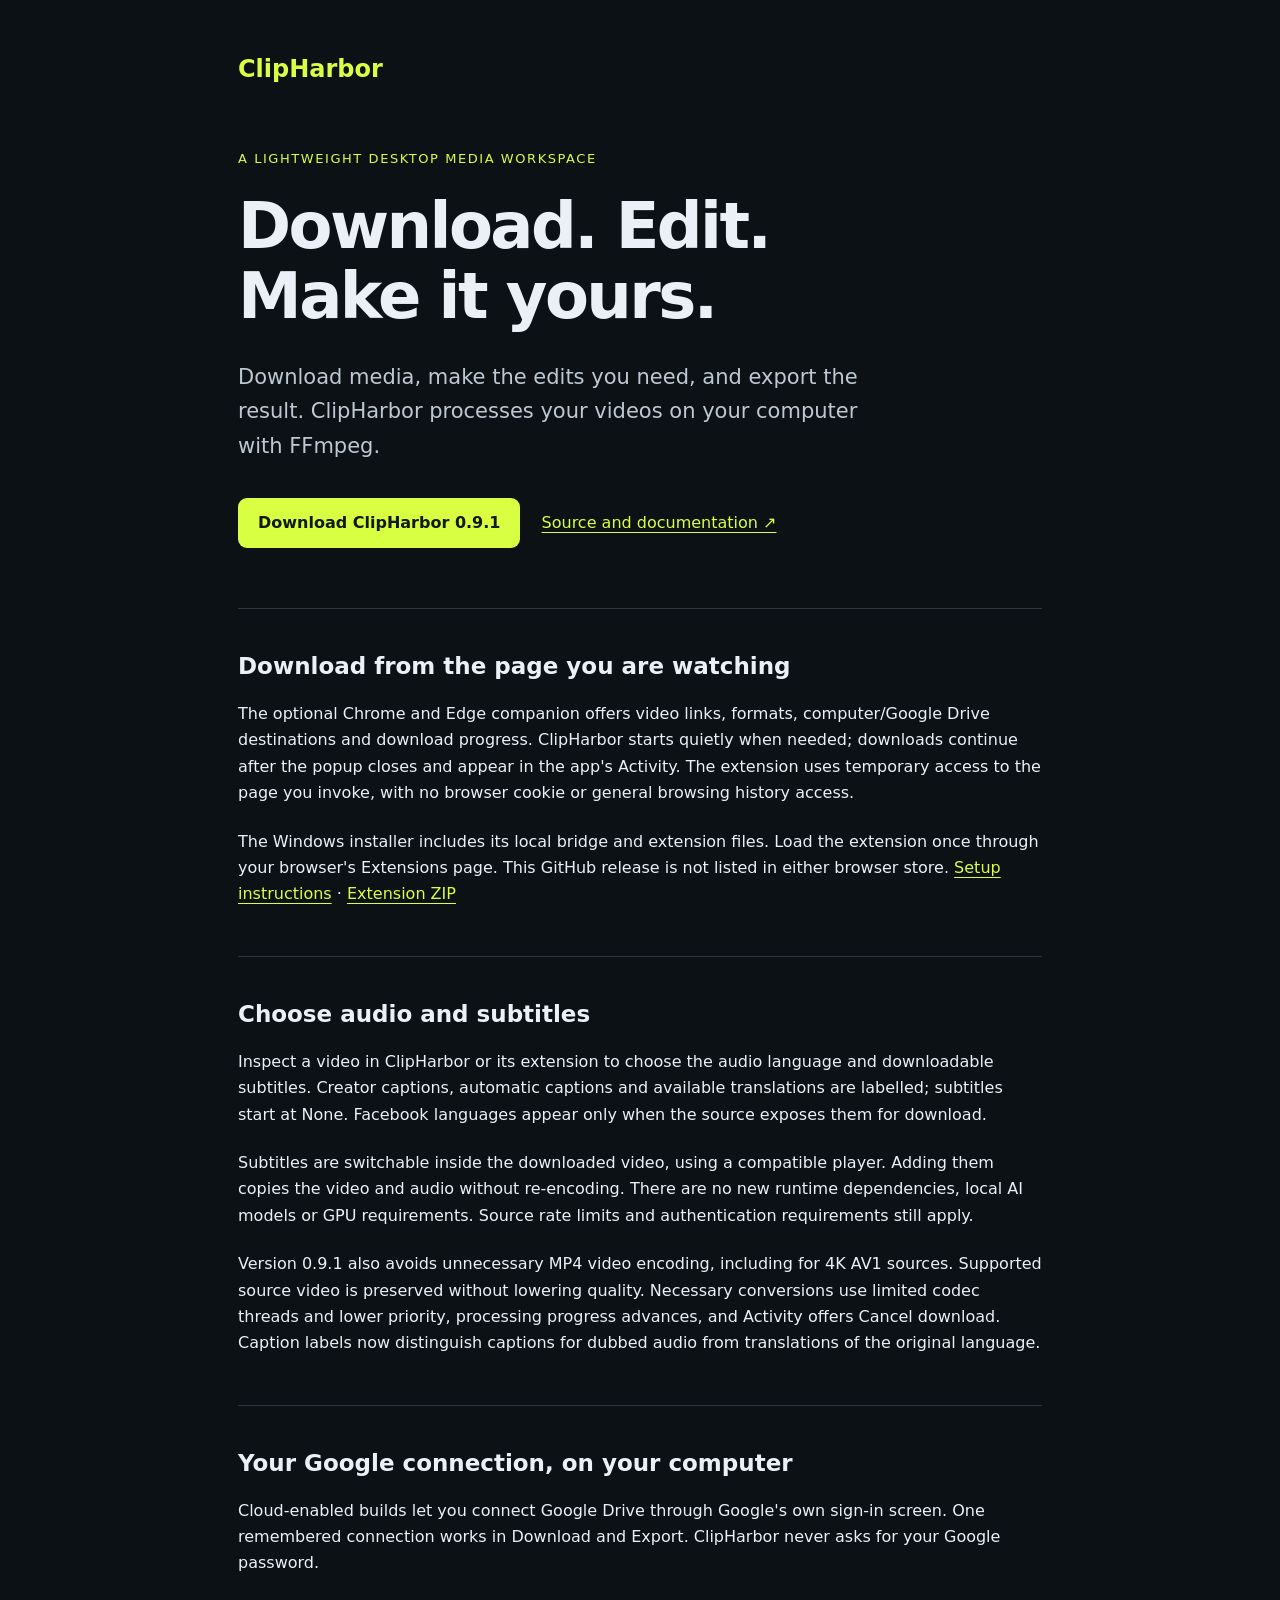
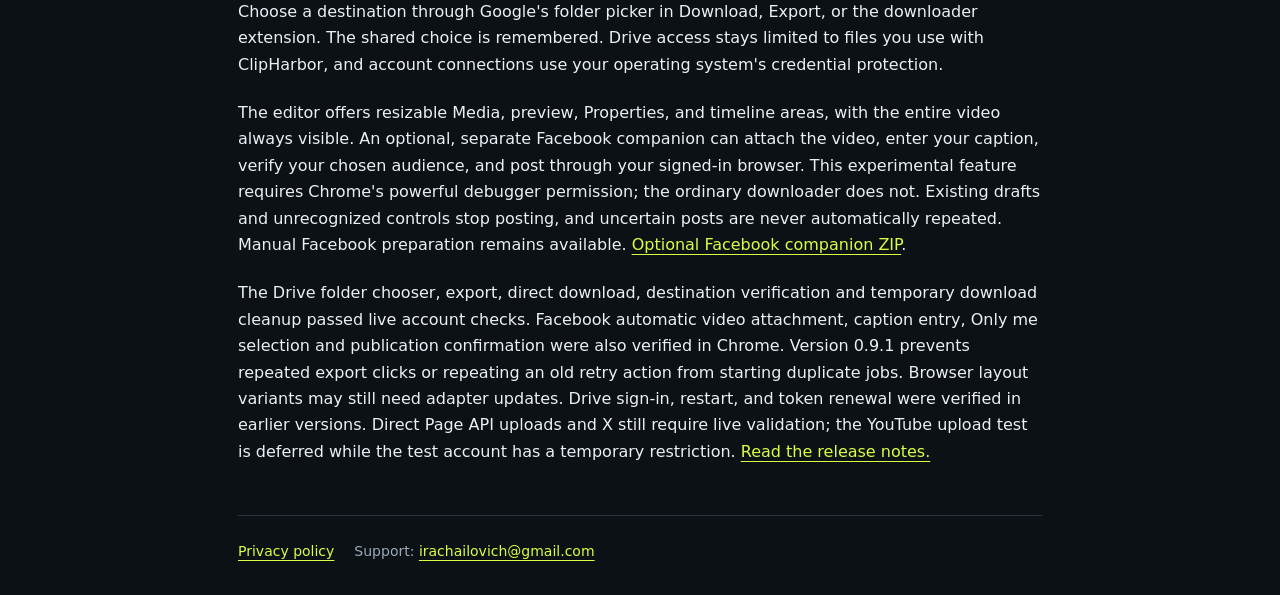
==== index.html @ 5debcb7b "Publish ClipHarbor 0.9.1 audio and subtitle downloads" ====
<!doctype html>
<html lang="en">
<meta charset="utf-8">
<meta name="viewport" content="width=device-width,initial-scale=1">
<meta name="description" content="ClipHarbor is a lightweight desktop media downloader and video editor.">
<title>ClipHarbor · Download, edit, export</title>
<link rel="stylesheet" href="site.css">
<main>
  <a class="brand" href="./">ClipHarbor</a>
  <p class="eyebrow">A lightweight desktop media workspace</p>
  <h1>Download. Edit.<br>Make it yours.</h1>
  <p class="lead">Download media, make the edits you need, and export the result. ClipHarbor processes your videos on your computer with FFmpeg.</p>
  <p><a class="button" href="https://github.com/CarlFriGauss/clipharbor/releases/download/v0.9.1/ClipHarbor-Setup-0.9.1-win-x64.exe">Download ClipHarbor 0.9.1</a> <a class="secondary" href="https://github.com/CarlFriGauss/clipharbor">Source and documentation ↗</a></p>
  <section><h2>Download from the page you are watching</h2><p>The optional Chrome and Edge companion offers video links, formats, computer/Google Drive destinations and download progress. ClipHarbor starts quietly when needed; downloads continue after the popup closes and appear in the app's Activity. The extension uses temporary access to the page you invoke, with no browser cookie or general browsing history access.</p><p>The Windows installer includes its local bridge and extension files. Load the extension once through your browser's Extensions page. This GitHub release is not listed in either browser store. <a href="https://github.com/CarlFriGauss/clipharbor#browser-extension">Setup instructions</a> · <a href="https://github.com/CarlFriGauss/clipharbor/releases/download/v0.9.1/ClipHarbor-Extension-0.9.1.zip">Extension ZIP</a></p></section>
  <section>
    <h2>Choose audio and subtitles</h2>
    <p>Inspect a video in ClipHarbor or its extension to choose the audio language and downloadable subtitles. Creator captions, automatic captions and available translations are labelled; subtitles start at None. Facebook languages appear only when the source exposes them for download.</p>
    <p>Subtitles are switchable inside the downloaded video, using a compatible player. Adding them copies the video and audio without re-encoding. There are no new runtime dependencies, local AI models or GPU requirements. Source rate limits and authentication requirements still apply.</p>
    <p>Version 0.9.1 also avoids unnecessary MP4 video encoding, including for 4K AV1 sources. Supported source video is preserved without lowering quality. Necessary conversions use limited codec threads and lower priority, processing progress advances, and Activity offers Cancel download. Caption labels now distinguish captions for dubbed audio from translations of the original language.</p>
  </section>
  <section>
    <h2>Your Google connection, on your computer</h2>
    <p>Cloud-enabled builds let you connect Google Drive through Google's own sign-in screen. One remembered connection works in Download and Export. ClipHarbor never asks for your Google password.</p>
    <p>Choose a destination through Google's folder picker in Download, Export, or the downloader extension. The shared choice is remembered. Drive access stays limited to files you use with ClipHarbor, and account connections use your operating system's credential protection.</p>
    <p>The editor offers resizable Media, preview, Properties, and timeline areas, with the entire video always visible. An optional, separate Facebook companion can attach the video, enter your caption, verify your chosen audience, and post through your signed-in browser. This experimental feature requires Chrome's powerful debugger permission; the ordinary downloader does not. Existing drafts and unrecognized controls stop posting, and uncertain posts are never automatically repeated. Manual Facebook preparation remains available. <a href="https://github.com/CarlFriGauss/clipharbor/releases/download/v0.9.1/ClipHarbor-Facebook-Companion-0.9.1.zip">Optional Facebook companion ZIP</a>.</p>
    <p>The Drive folder chooser, export, direct download, destination verification and temporary download cleanup passed live account checks. Facebook automatic video attachment, caption entry, Only me selection and publication confirmation were also verified in Chrome. Version 0.9.1 prevents repeated export clicks or repeating an old retry action from starting duplicate jobs. Browser layout variants may still need adapter updates. Drive sign-in, restart, and token renewal were verified in earlier versions. Direct Page API uploads and X still require live validation; the YouTube upload test is deferred while the test account has a temporary restriction. <a href="https://github.com/CarlFriGauss/clipharbor/releases/tag/v0.9.1">Read the release notes.</a></p>
  </section>
  <footer><a href="privacy.html">Privacy policy</a><span>Support: <a href="mailto:irachailovich@gmail.com">irachailovich@gmail.com</a></span></footer>
</main>
</html>
---- site.css ----
:root{color-scheme:dark;font-family:system-ui,-apple-system,BlinkMacSystemFont,"Segoe UI",sans-serif;background:#0c1116;color:#eaf0f5;line-height:1.65}*{box-sizing:border-box}body{margin:0}main{max-width:860px;margin:auto;padding:50px 28px 32px}a{color:#d8ff42;text-underline-offset:4px}a:hover{color:#efffac}.brand{display:inline-block;font-size:24px;font-weight:750;text-decoration:none;margin-bottom:42px}.eyebrow{color:#d8ff42;font-size:13px;letter-spacing:.12em;text-transform:uppercase}h1{font-size:clamp(38px,6vw,64px);line-height:1.1;letter-spacing:-.04em;margin:20px 0 28px}h2{font-size:23px;line-height:1.3;margin-top:38px}.lead{font-size:21px;color:#bdc8d2;max-width:670px}.muted{color:#9baab9}p{margin:16px 0 22px}.button{display:inline-block;background:#d8ff42;color:#121906;padding:12px 20px;border-radius:9px;font-weight:700;text-decoration:none;margin:12px 16px 12px 0}.button:hover{color:#121906;background:#eaff94}.secondary{display:inline-block;margin:12px 0}section{border-top:1px solid #2a3540;margin-top:48px;padding-top:5px}footer{border-top:1px solid #2a3540;margin-top:50px;padding-top:24px;display:flex;gap:20px;flex-wrap:wrap;font-size:14px;color:#9baab9}@media(max-width:500px){main{padding:28px 20px}.brand{margin-bottom:24px}.lead{font-size:19px}h2{font-size:21px}}
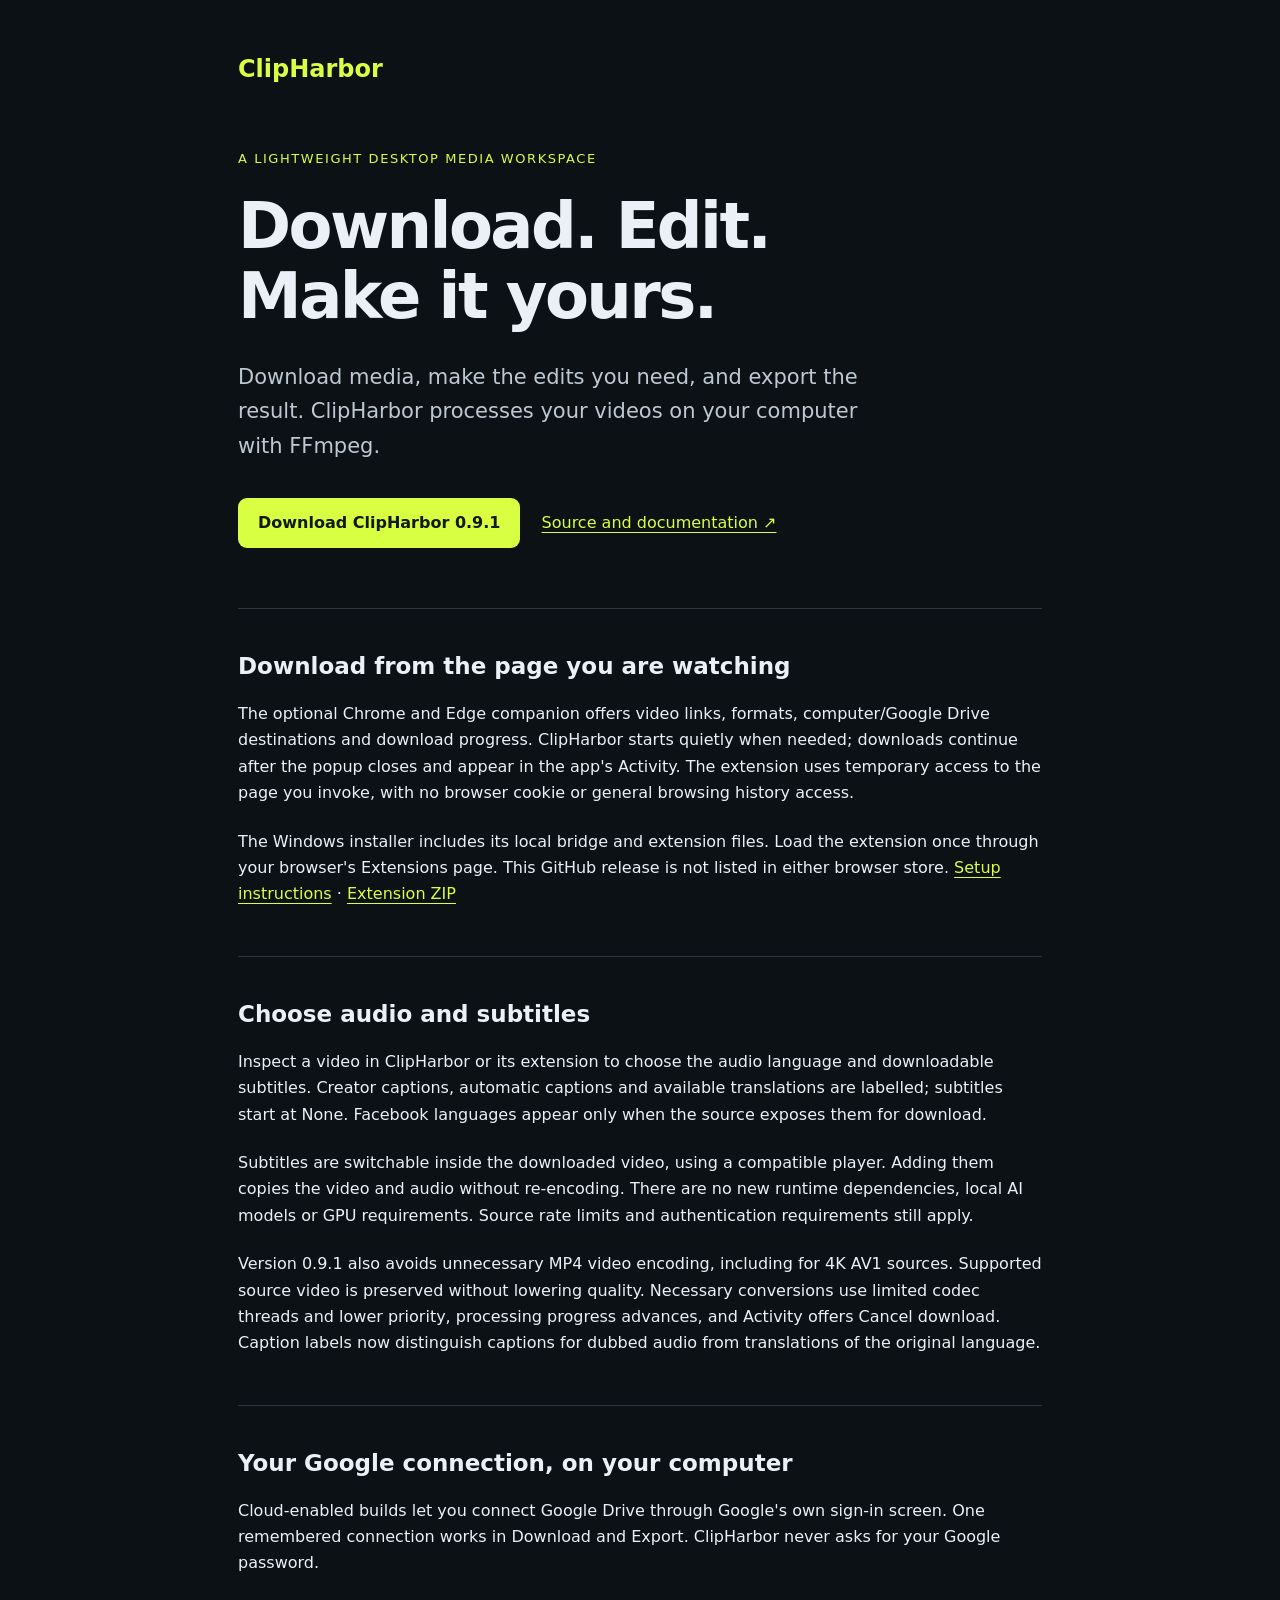
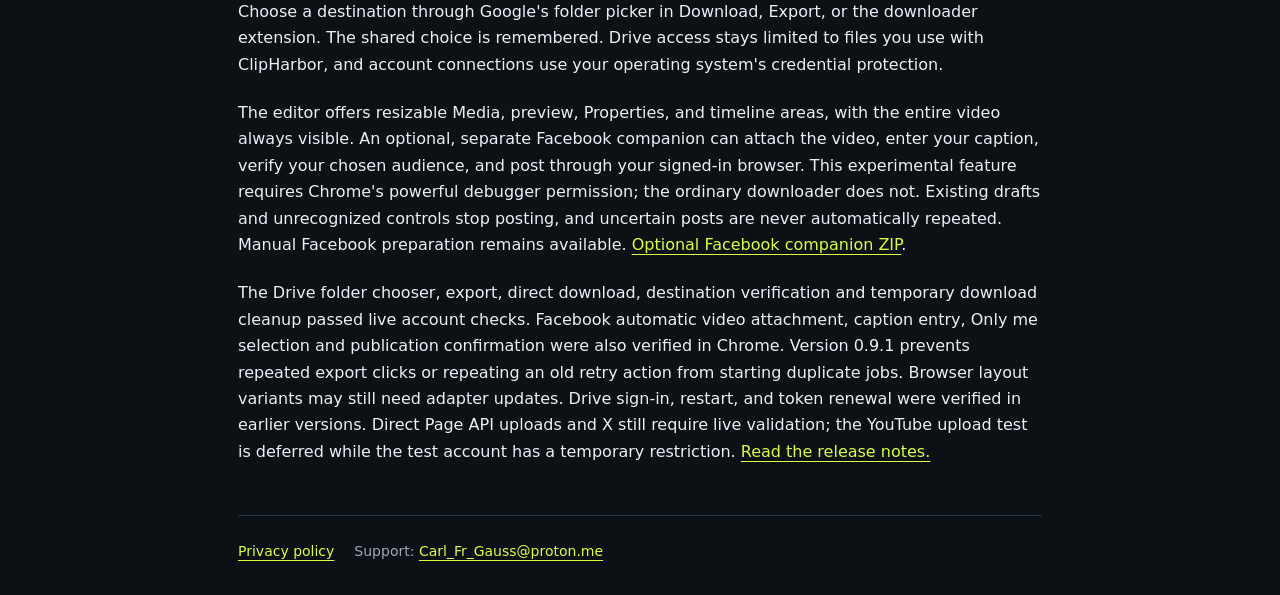
==== commit 6e53041b: "Publish ClipHarbor 0.9.1 audio and subtitle downloads" ====
--- a/index.html
+++ b/index.html
@@ -25,6 +25,6 @@
     <p>The editor offers resizable Media, preview, Properties, and timeline areas, with the entire video always visible. An optional, separate Facebook companion can attach the video, enter your caption, verify your chosen audience, and post through your signed-in browser. This experimental feature requires Chrome's powerful debugger permission; the ordinary downloader does not. Existing drafts and unrecognized controls stop posting, and uncertain posts are never automatically repeated. Manual Facebook preparation remains available. <a href="https://github.com/CarlFriGauss/clipharbor/releases/download/v0.9.1/ClipHarbor-Facebook-Companion-0.9.1.zip">Optional Facebook companion ZIP</a>.</p>
     <p>The Drive folder chooser, export, direct download, destination verification and temporary download cleanup passed live account checks. Facebook automatic video attachment, caption entry, Only me selection and publication confirmation were also verified in Chrome. Version 0.9.1 prevents repeated export clicks or repeating an old retry action from starting duplicate jobs. Browser layout variants may still need adapter updates. Drive sign-in, restart, and token renewal were verified in earlier versions. Direct Page API uploads and X still require live validation; the YouTube upload test is deferred while the test account has a temporary restriction. <a href="https://github.com/CarlFriGauss/clipharbor/releases/tag/v0.9.1">Read the release notes.</a></p>
   </section>
-  <footer><a href="privacy.html">Privacy policy</a><span>Support: <a href="mailto:irachailovich@gmail.com">irachailovich@gmail.com</a></span></footer>
+  <footer><a href="privacy.html">Privacy policy</a><span>Support: <a href="mailto:Carl_Fr_Gauss@proton.me">Carl_Fr_Gauss@proton.me</a></span></footer>
 </main>
 </html>
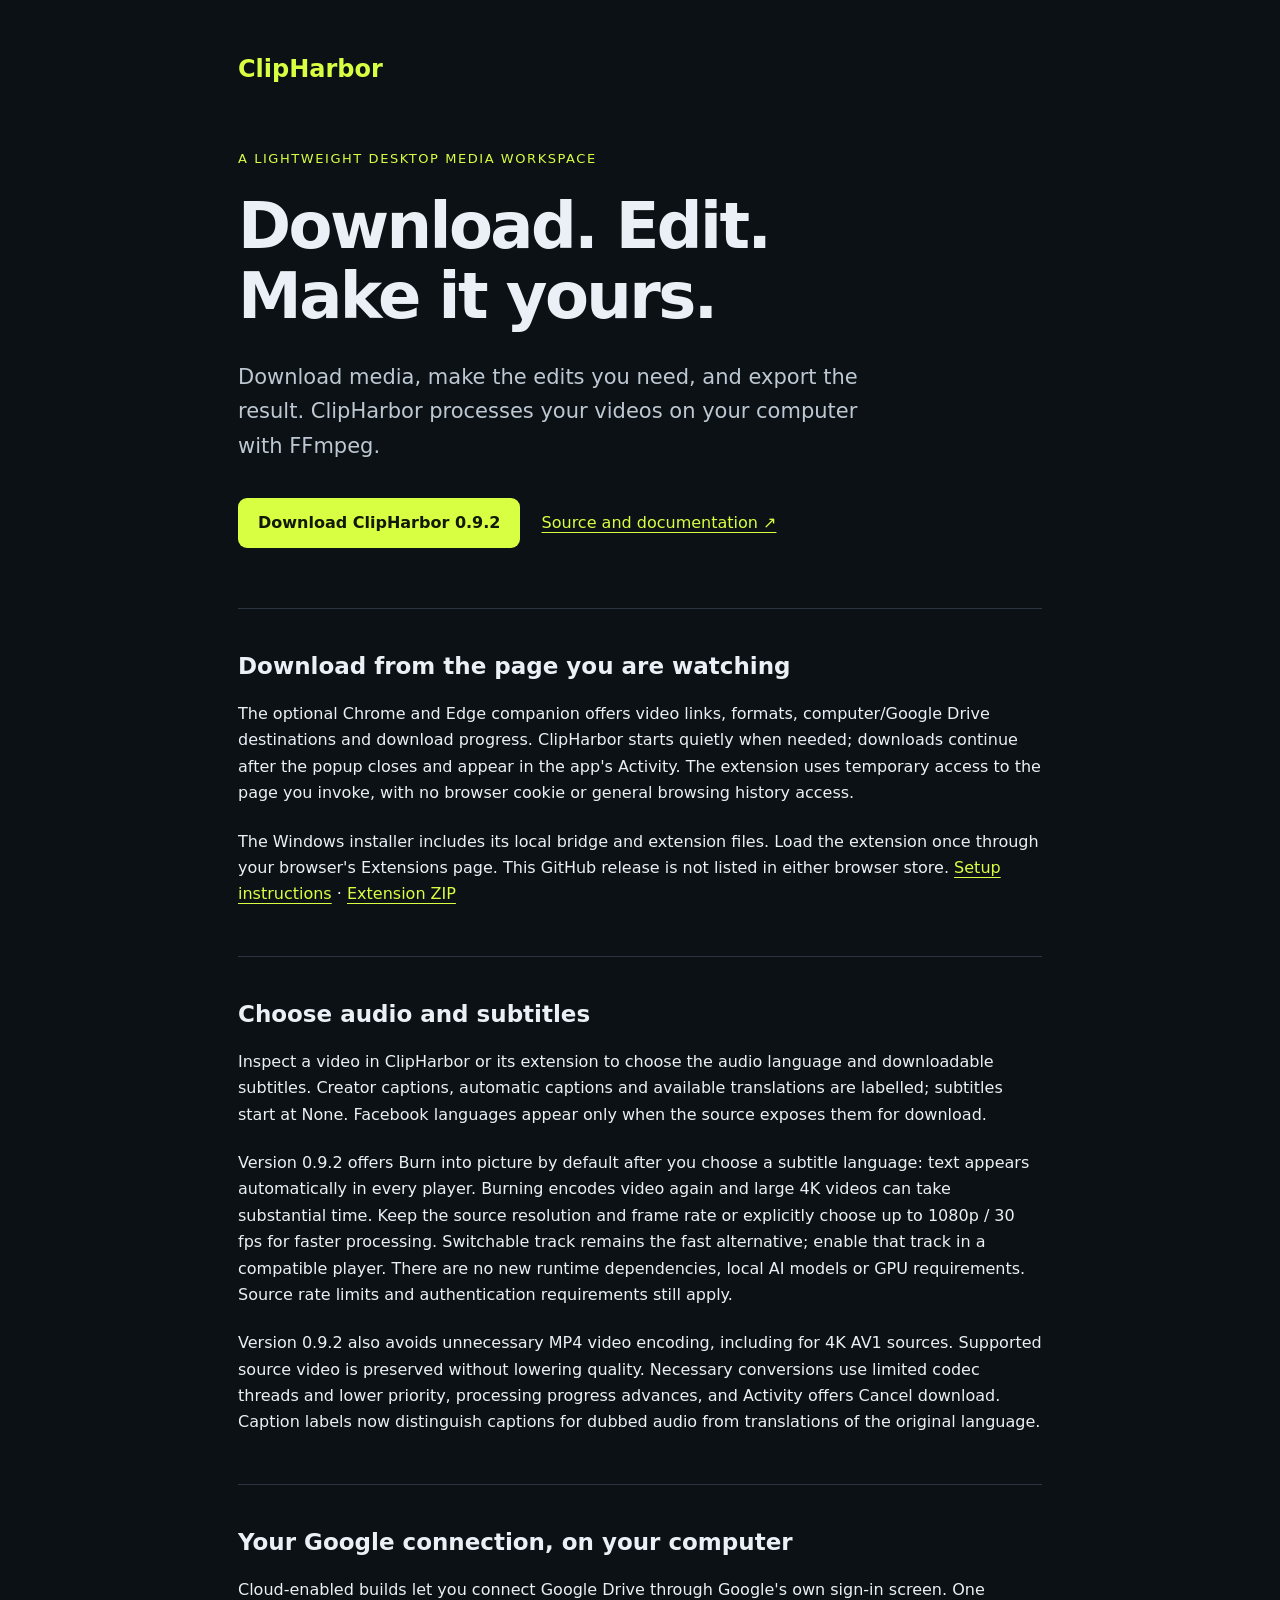
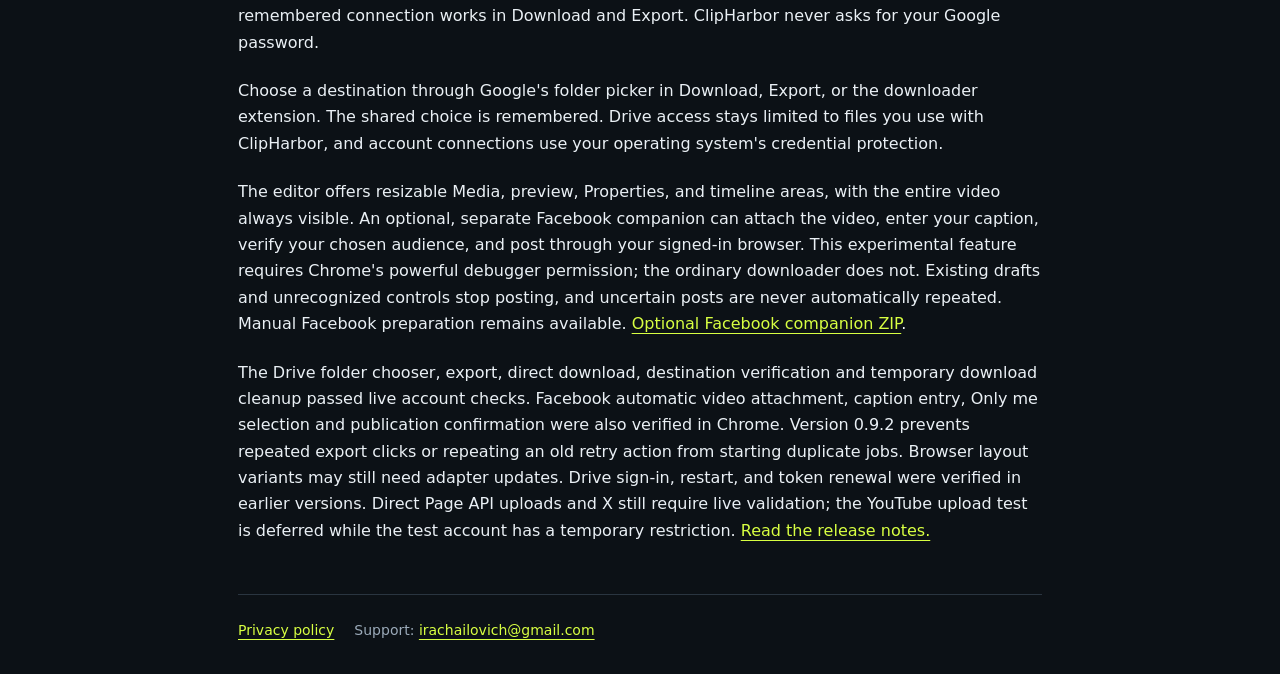
==== commit 06cfccb2: "Publish ClipHarbor 0.9.2 always-visible subtitles" ====
--- a/index.html
+++ b/index.html
@@ -10,21 +10,21 @@
   <p class="eyebrow">A lightweight desktop media workspace</p>
   <h1>Download. Edit.<br>Make it yours.</h1>
   <p class="lead">Download media, make the edits you need, and export the result. ClipHarbor processes your videos on your computer with FFmpeg.</p>
-  <p><a class="button" href="https://github.com/CarlFriGauss/clipharbor/releases/download/v0.9.1/ClipHarbor-Setup-0.9.1-win-x64.exe">Download ClipHarbor 0.9.1</a> <a class="secondary" href="https://github.com/CarlFriGauss/clipharbor">Source and documentation ↗</a></p>
-  <section><h2>Download from the page you are watching</h2><p>The optional Chrome and Edge companion offers video links, formats, computer/Google Drive destinations and download progress. ClipHarbor starts quietly when needed; downloads continue after the popup closes and appear in the app's Activity. The extension uses temporary access to the page you invoke, with no browser cookie or general browsing history access.</p><p>The Windows installer includes its local bridge and extension files. Load the extension once through your browser's Extensions page. This GitHub release is not listed in either browser store. <a href="https://github.com/CarlFriGauss/clipharbor#browser-extension">Setup instructions</a> · <a href="https://github.com/CarlFriGauss/clipharbor/releases/download/v0.9.1/ClipHarbor-Extension-0.9.1.zip">Extension ZIP</a></p></section>
+  <p><a class="button" href="https://github.com/CarlFriGauss/clipharbor/releases/download/v0.9.2/ClipHarbor-Setup-0.9.2-win-x64.exe">Download ClipHarbor 0.9.2</a> <a class="secondary" href="https://github.com/CarlFriGauss/clipharbor">Source and documentation ↗</a></p>
+  <section><h2>Download from the page you are watching</h2><p>The optional Chrome and Edge companion offers video links, formats, computer/Google Drive destinations and download progress. ClipHarbor starts quietly when needed; downloads continue after the popup closes and appear in the app's Activity. The extension uses temporary access to the page you invoke, with no browser cookie or general browsing history access.</p><p>The Windows installer includes its local bridge and extension files. Load the extension once through your browser's Extensions page. This GitHub release is not listed in either browser store. <a href="https://github.com/CarlFriGauss/clipharbor#browser-extension">Setup instructions</a> · <a href="https://github.com/CarlFriGauss/clipharbor/releases/download/v0.9.2/ClipHarbor-Extension-0.9.2.zip">Extension ZIP</a></p></section>
   <section>
     <h2>Choose audio and subtitles</h2>
     <p>Inspect a video in ClipHarbor or its extension to choose the audio language and downloadable subtitles. Creator captions, automatic captions and available translations are labelled; subtitles start at None. Facebook languages appear only when the source exposes them for download.</p>
-    <p>Subtitles are switchable inside the downloaded video, using a compatible player. Adding them copies the video and audio without re-encoding. There are no new runtime dependencies, local AI models or GPU requirements. Source rate limits and authentication requirements still apply.</p>
-    <p>Version 0.9.1 also avoids unnecessary MP4 video encoding, including for 4K AV1 sources. Supported source video is preserved without lowering quality. Necessary conversions use limited codec threads and lower priority, processing progress advances, and Activity offers Cancel download. Caption labels now distinguish captions for dubbed audio from translations of the original language.</p>
+    <p>Version 0.9.2 offers Burn into picture by default after you choose a subtitle language: text appears automatically in every player. Burning encodes video again and large 4K videos can take substantial time. Keep the source resolution and frame rate or explicitly choose up to 1080p / 30 fps for faster processing. Switchable track remains the fast alternative; enable that track in a compatible player. There are no new runtime dependencies, local AI models or GPU requirements. Source rate limits and authentication requirements still apply.</p>
+    <p>Version 0.9.2 also avoids unnecessary MP4 video encoding, including for 4K AV1 sources. Supported source video is preserved without lowering quality. Necessary conversions use limited codec threads and lower priority, processing progress advances, and Activity offers Cancel download. Caption labels now distinguish captions for dubbed audio from translations of the original language.</p>
   </section>
   <section>
     <h2>Your Google connection, on your computer</h2>
     <p>Cloud-enabled builds let you connect Google Drive through Google's own sign-in screen. One remembered connection works in Download and Export. ClipHarbor never asks for your Google password.</p>
     <p>Choose a destination through Google's folder picker in Download, Export, or the downloader extension. The shared choice is remembered. Drive access stays limited to files you use with ClipHarbor, and account connections use your operating system's credential protection.</p>
-    <p>The editor offers resizable Media, preview, Properties, and timeline areas, with the entire video always visible. An optional, separate Facebook companion can attach the video, enter your caption, verify your chosen audience, and post through your signed-in browser. This experimental feature requires Chrome's powerful debugger permission; the ordinary downloader does not. Existing drafts and unrecognized controls stop posting, and uncertain posts are never automatically repeated. Manual Facebook preparation remains available. <a href="https://github.com/CarlFriGauss/clipharbor/releases/download/v0.9.1/ClipHarbor-Facebook-Companion-0.9.1.zip">Optional Facebook companion ZIP</a>.</p>
-    <p>The Drive folder chooser, export, direct download, destination verification and temporary download cleanup passed live account checks. Facebook automatic video attachment, caption entry, Only me selection and publication confirmation were also verified in Chrome. Version 0.9.1 prevents repeated export clicks or repeating an old retry action from starting duplicate jobs. Browser layout variants may still need adapter updates. Drive sign-in, restart, and token renewal were verified in earlier versions. Direct Page API uploads and X still require live validation; the YouTube upload test is deferred while the test account has a temporary restriction. <a href="https://github.com/CarlFriGauss/clipharbor/releases/tag/v0.9.1">Read the release notes.</a></p>
+    <p>The editor offers resizable Media, preview, Properties, and timeline areas, with the entire video always visible. An optional, separate Facebook companion can attach the video, enter your caption, verify your chosen audience, and post through your signed-in browser. This experimental feature requires Chrome's powerful debugger permission; the ordinary downloader does not. Existing drafts and unrecognized controls stop posting, and uncertain posts are never automatically repeated. Manual Facebook preparation remains available. <a href="https://github.com/CarlFriGauss/clipharbor/releases/download/v0.9.2/ClipHarbor-Facebook-Companion-0.9.2.zip">Optional Facebook companion ZIP</a>.</p>
+    <p>The Drive folder chooser, export, direct download, destination verification and temporary download cleanup passed live account checks. Facebook automatic video attachment, caption entry, Only me selection and publication confirmation were also verified in Chrome. Version 0.9.2 prevents repeated export clicks or repeating an old retry action from starting duplicate jobs. Browser layout variants may still need adapter updates. Drive sign-in, restart, and token renewal were verified in earlier versions. Direct Page API uploads and X still require live validation; the YouTube upload test is deferred while the test account has a temporary restriction. <a href="https://github.com/CarlFriGauss/clipharbor/releases/tag/v0.9.2">Read the release notes.</a></p>
   </section>
-  <footer><a href="privacy.html">Privacy policy</a><span>Support: <a href="mailto:Carl_Fr_Gauss@proton.me">Carl_Fr_Gauss@proton.me</a></span></footer>
+  <footer><a href="privacy.html">Privacy policy</a><span>Support: <a href="mailto:irachailovich@gmail.com">irachailovich@gmail.com</a></span></footer>
 </main>
 </html>
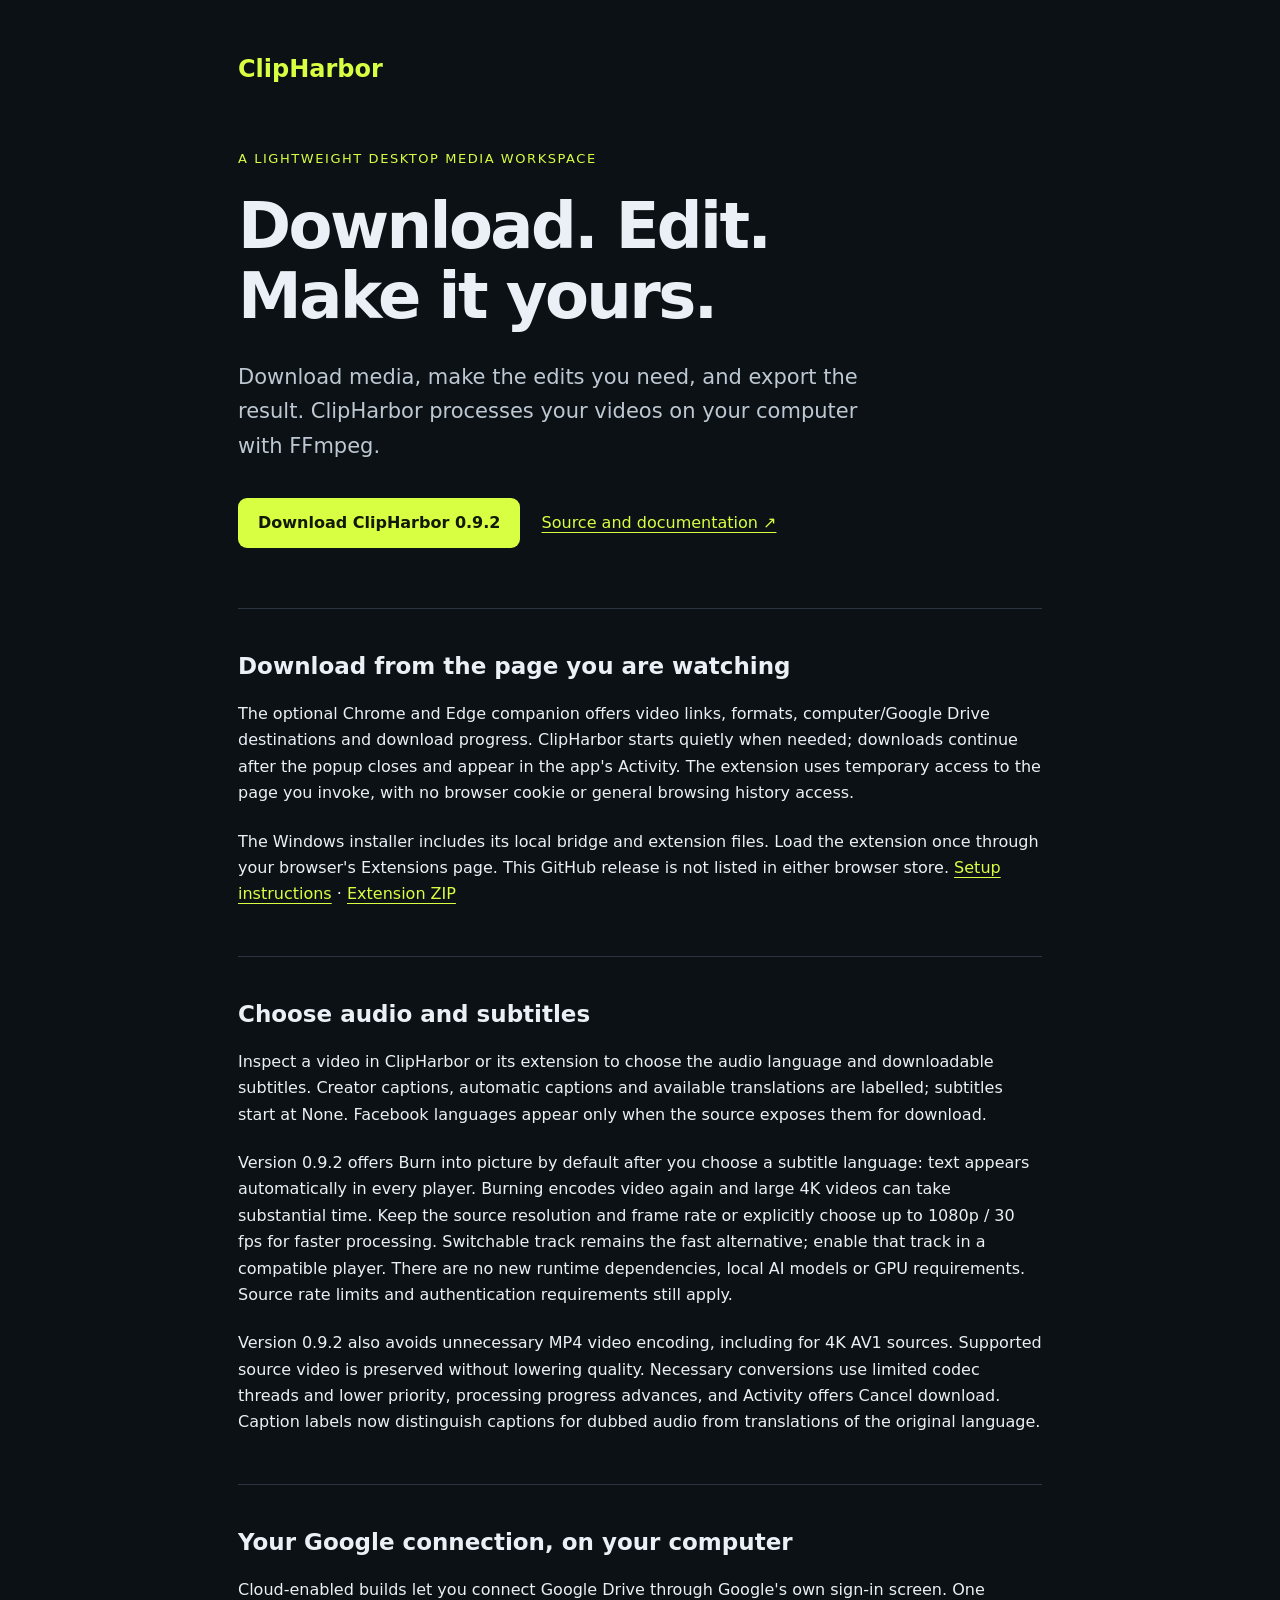
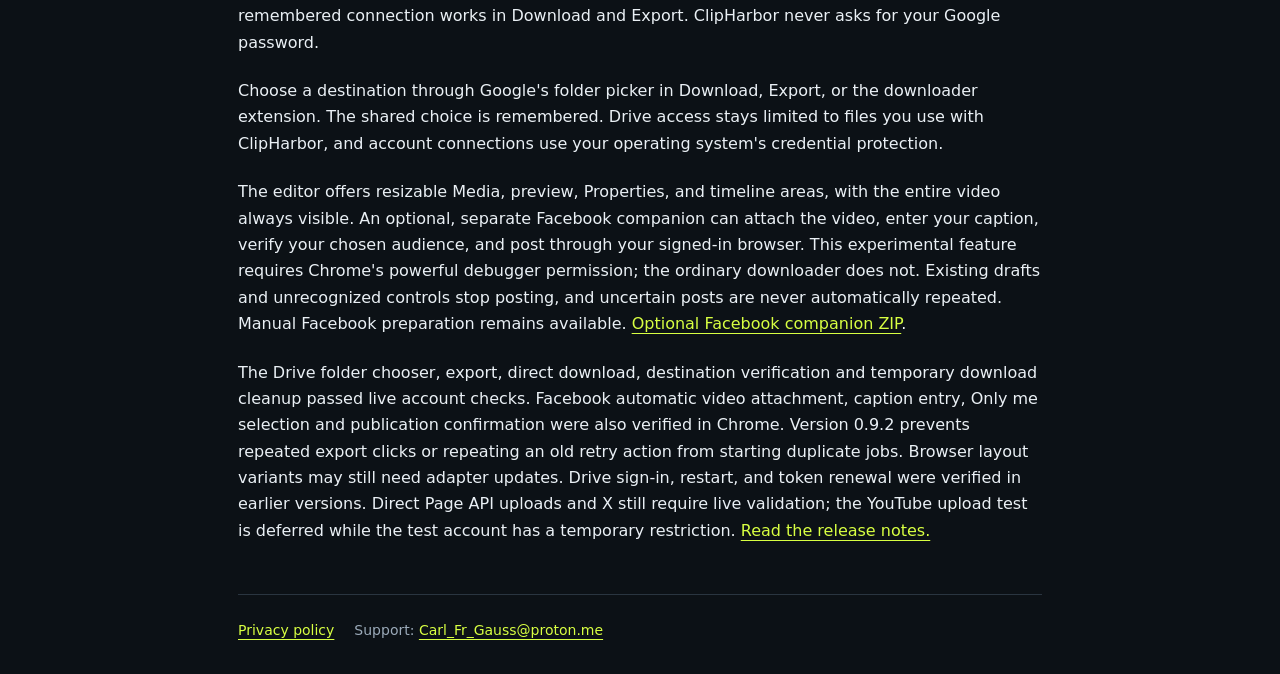
==== commit 904a93e0: "Publish ClipHarbor 0.9.2 always-visible subtitles" ====
--- a/index.html
+++ b/index.html
@@ -25,6 +25,6 @@
     <p>The editor offers resizable Media, preview, Properties, and timeline areas, with the entire video always visible. An optional, separate Facebook companion can attach the video, enter your caption, verify your chosen audience, and post through your signed-in browser. This experimental feature requires Chrome's powerful debugger permission; the ordinary downloader does not. Existing drafts and unrecognized controls stop posting, and uncertain posts are never automatically repeated. Manual Facebook preparation remains available. <a href="https://github.com/CarlFriGauss/clipharbor/releases/download/v0.9.2/ClipHarbor-Facebook-Companion-0.9.2.zip">Optional Facebook companion ZIP</a>.</p>
     <p>The Drive folder chooser, export, direct download, destination verification and temporary download cleanup passed live account checks. Facebook automatic video attachment, caption entry, Only me selection and publication confirmation were also verified in Chrome. Version 0.9.2 prevents repeated export clicks or repeating an old retry action from starting duplicate jobs. Browser layout variants may still need adapter updates. Drive sign-in, restart, and token renewal were verified in earlier versions. Direct Page API uploads and X still require live validation; the YouTube upload test is deferred while the test account has a temporary restriction. <a href="https://github.com/CarlFriGauss/clipharbor/releases/tag/v0.9.2">Read the release notes.</a></p>
   </section>
-  <footer><a href="privacy.html">Privacy policy</a><span>Support: <a href="mailto:irachailovich@gmail.com">irachailovich@gmail.com</a></span></footer>
+  <footer><a href="privacy.html">Privacy policy</a><span>Support: <a href="mailto:Carl_Fr_Gauss@proton.me">Carl_Fr_Gauss@proton.me</a></span></footer>
 </main>
 </html>
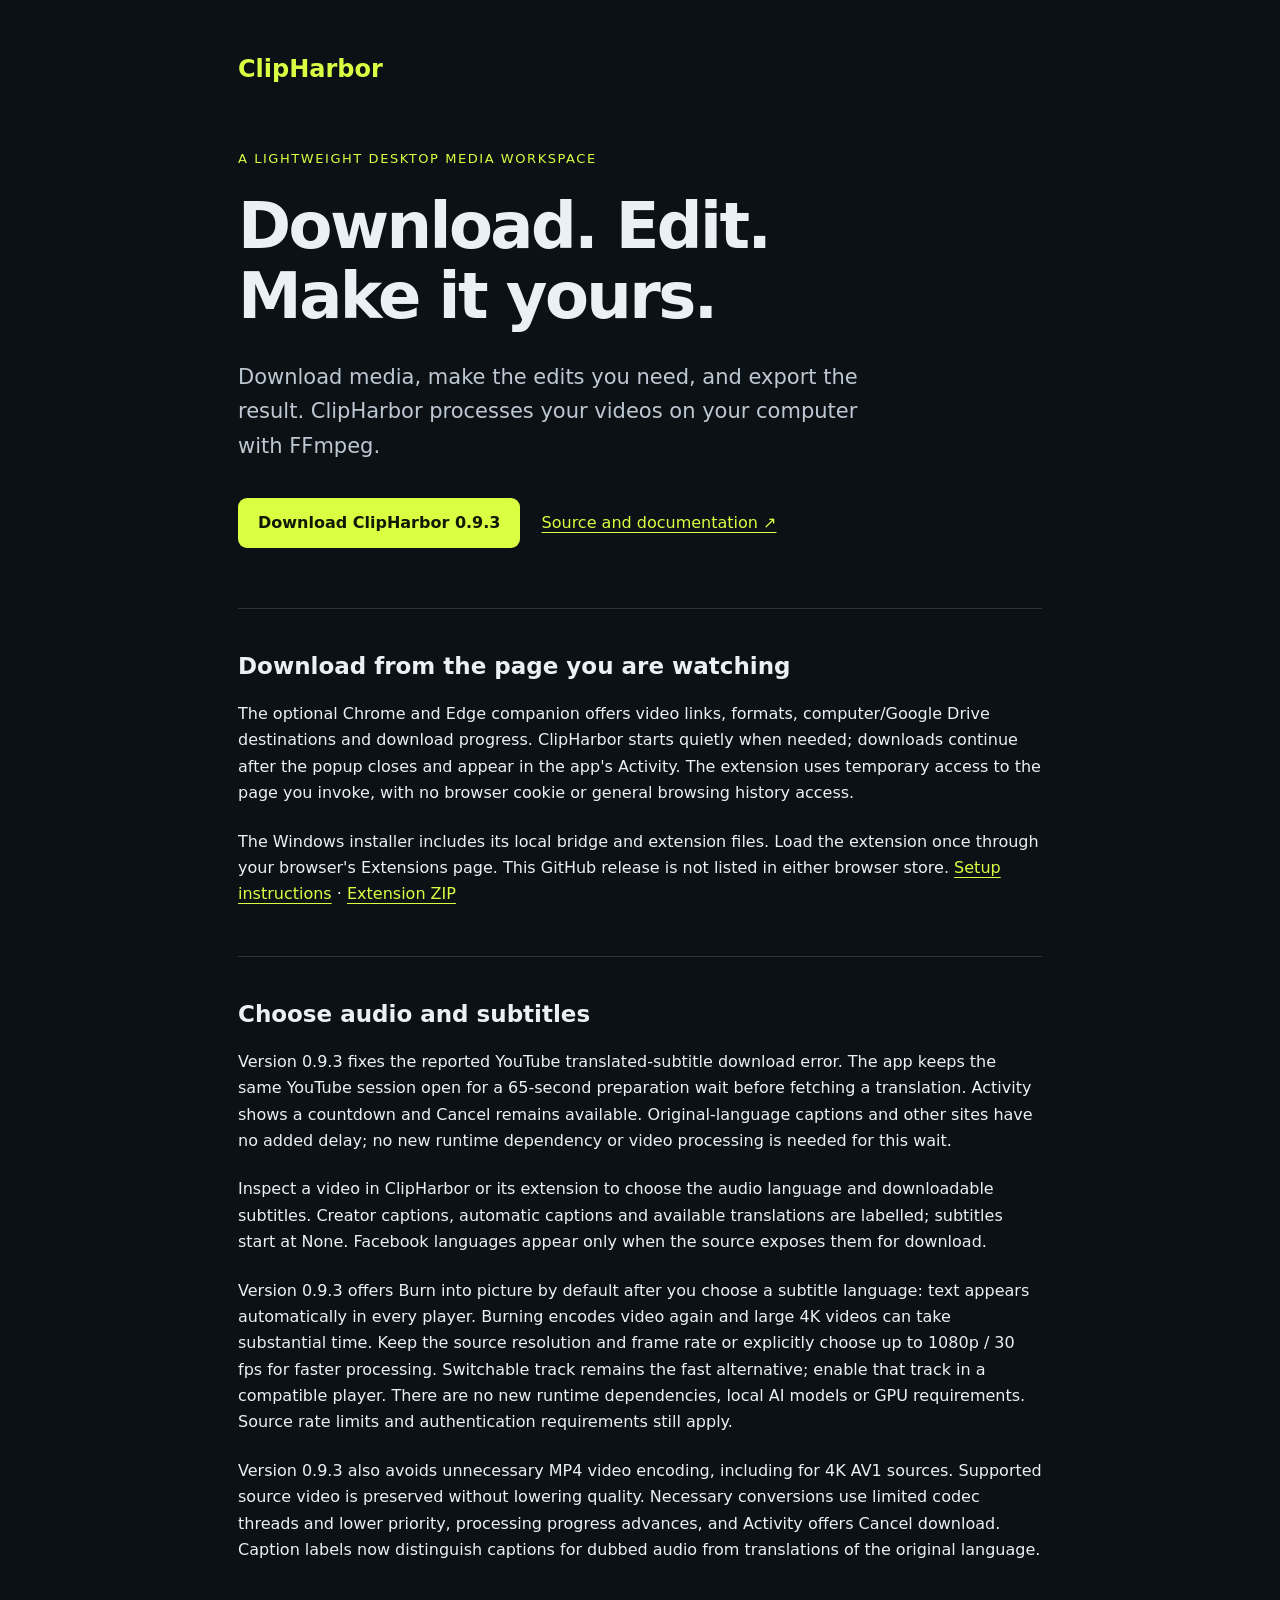
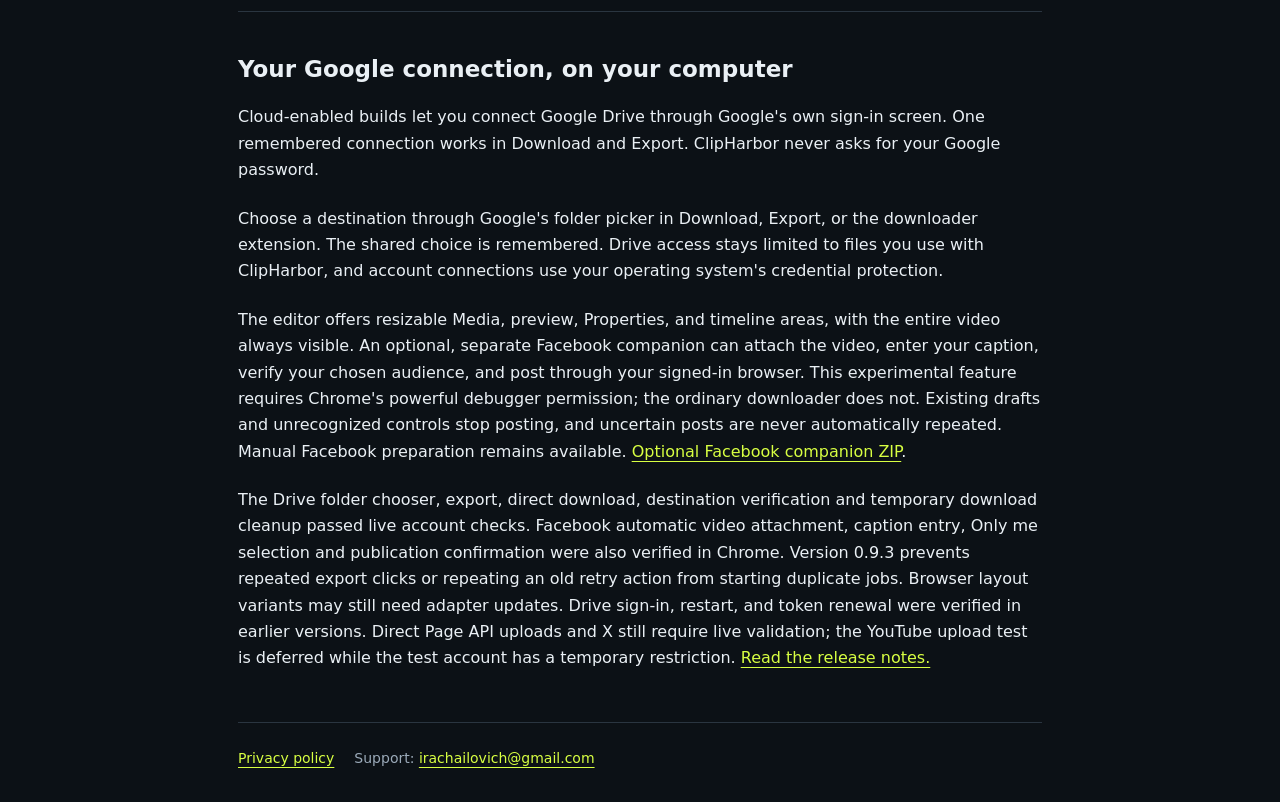
==== commit c392a40d: "Publish ClipHarbor 0.9.3 YouTube translation timing fix" ====
--- a/index.html
+++ b/index.html
@@ -10,21 +10,22 @@
   <p class="eyebrow">A lightweight desktop media workspace</p>
   <h1>Download. Edit.<br>Make it yours.</h1>
   <p class="lead">Download media, make the edits you need, and export the result. ClipHarbor processes your videos on your computer with FFmpeg.</p>
-  <p><a class="button" href="https://github.com/CarlFriGauss/clipharbor/releases/download/v0.9.2/ClipHarbor-Setup-0.9.2-win-x64.exe">Download ClipHarbor 0.9.2</a> <a class="secondary" href="https://github.com/CarlFriGauss/clipharbor">Source and documentation ↗</a></p>
-  <section><h2>Download from the page you are watching</h2><p>The optional Chrome and Edge companion offers video links, formats, computer/Google Drive destinations and download progress. ClipHarbor starts quietly when needed; downloads continue after the popup closes and appear in the app's Activity. The extension uses temporary access to the page you invoke, with no browser cookie or general browsing history access.</p><p>The Windows installer includes its local bridge and extension files. Load the extension once through your browser's Extensions page. This GitHub release is not listed in either browser store. <a href="https://github.com/CarlFriGauss/clipharbor#browser-extension">Setup instructions</a> · <a href="https://github.com/CarlFriGauss/clipharbor/releases/download/v0.9.2/ClipHarbor-Extension-0.9.2.zip">Extension ZIP</a></p></section>
+  <p><a class="button" href="https://github.com/CarlFriGauss/clipharbor/releases/download/v0.9.3/ClipHarbor-Setup-0.9.3-win-x64.exe">Download ClipHarbor 0.9.3</a> <a class="secondary" href="https://github.com/CarlFriGauss/clipharbor">Source and documentation ↗</a></p>
+  <section><h2>Download from the page you are watching</h2><p>The optional Chrome and Edge companion offers video links, formats, computer/Google Drive destinations and download progress. ClipHarbor starts quietly when needed; downloads continue after the popup closes and appear in the app's Activity. The extension uses temporary access to the page you invoke, with no browser cookie or general browsing history access.</p><p>The Windows installer includes its local bridge and extension files. Load the extension once through your browser's Extensions page. This GitHub release is not listed in either browser store. <a href="https://github.com/CarlFriGauss/clipharbor#browser-extension">Setup instructions</a> · <a href="https://github.com/CarlFriGauss/clipharbor/releases/download/v0.9.3/ClipHarbor-Extension-0.9.3.zip">Extension ZIP</a></p></section>
   <section>
     <h2>Choose audio and subtitles</h2>
+    <p>Version 0.9.3 fixes the reported YouTube translated-subtitle download error. The app keeps the same YouTube session open for a 65-second preparation wait before fetching a translation. Activity shows a countdown and Cancel remains available. Original-language captions and other sites have no added delay; no new runtime dependency or video processing is needed for this wait.</p>
     <p>Inspect a video in ClipHarbor or its extension to choose the audio language and downloadable subtitles. Creator captions, automatic captions and available translations are labelled; subtitles start at None. Facebook languages appear only when the source exposes them for download.</p>
-    <p>Version 0.9.2 offers Burn into picture by default after you choose a subtitle language: text appears automatically in every player. Burning encodes video again and large 4K videos can take substantial time. Keep the source resolution and frame rate or explicitly choose up to 1080p / 30 fps for faster processing. Switchable track remains the fast alternative; enable that track in a compatible player. There are no new runtime dependencies, local AI models or GPU requirements. Source rate limits and authentication requirements still apply.</p>
-    <p>Version 0.9.2 also avoids unnecessary MP4 video encoding, including for 4K AV1 sources. Supported source video is preserved without lowering quality. Necessary conversions use limited codec threads and lower priority, processing progress advances, and Activity offers Cancel download. Caption labels now distinguish captions for dubbed audio from translations of the original language.</p>
+    <p>Version 0.9.3 offers Burn into picture by default after you choose a subtitle language: text appears automatically in every player. Burning encodes video again and large 4K videos can take substantial time. Keep the source resolution and frame rate or explicitly choose up to 1080p / 30 fps for faster processing. Switchable track remains the fast alternative; enable that track in a compatible player. There are no new runtime dependencies, local AI models or GPU requirements. Source rate limits and authentication requirements still apply.</p>
+    <p>Version 0.9.3 also avoids unnecessary MP4 video encoding, including for 4K AV1 sources. Supported source video is preserved without lowering quality. Necessary conversions use limited codec threads and lower priority, processing progress advances, and Activity offers Cancel download. Caption labels now distinguish captions for dubbed audio from translations of the original language.</p>
   </section>
   <section>
     <h2>Your Google connection, on your computer</h2>
     <p>Cloud-enabled builds let you connect Google Drive through Google's own sign-in screen. One remembered connection works in Download and Export. ClipHarbor never asks for your Google password.</p>
     <p>Choose a destination through Google's folder picker in Download, Export, or the downloader extension. The shared choice is remembered. Drive access stays limited to files you use with ClipHarbor, and account connections use your operating system's credential protection.</p>
-    <p>The editor offers resizable Media, preview, Properties, and timeline areas, with the entire video always visible. An optional, separate Facebook companion can attach the video, enter your caption, verify your chosen audience, and post through your signed-in browser. This experimental feature requires Chrome's powerful debugger permission; the ordinary downloader does not. Existing drafts and unrecognized controls stop posting, and uncertain posts are never automatically repeated. Manual Facebook preparation remains available. <a href="https://github.com/CarlFriGauss/clipharbor/releases/download/v0.9.2/ClipHarbor-Facebook-Companion-0.9.2.zip">Optional Facebook companion ZIP</a>.</p>
-    <p>The Drive folder chooser, export, direct download, destination verification and temporary download cleanup passed live account checks. Facebook automatic video attachment, caption entry, Only me selection and publication confirmation were also verified in Chrome. Version 0.9.2 prevents repeated export clicks or repeating an old retry action from starting duplicate jobs. Browser layout variants may still need adapter updates. Drive sign-in, restart, and token renewal were verified in earlier versions. Direct Page API uploads and X still require live validation; the YouTube upload test is deferred while the test account has a temporary restriction. <a href="https://github.com/CarlFriGauss/clipharbor/releases/tag/v0.9.2">Read the release notes.</a></p>
+    <p>The editor offers resizable Media, preview, Properties, and timeline areas, with the entire video always visible. An optional, separate Facebook companion can attach the video, enter your caption, verify your chosen audience, and post through your signed-in browser. This experimental feature requires Chrome's powerful debugger permission; the ordinary downloader does not. Existing drafts and unrecognized controls stop posting, and uncertain posts are never automatically repeated. Manual Facebook preparation remains available. <a href="https://github.com/CarlFriGauss/clipharbor/releases/download/v0.9.3/ClipHarbor-Facebook-Companion-0.9.3.zip">Optional Facebook companion ZIP</a>.</p>
+    <p>The Drive folder chooser, export, direct download, destination verification and temporary download cleanup passed live account checks. Facebook automatic video attachment, caption entry, Only me selection and publication confirmation were also verified in Chrome. Version 0.9.3 prevents repeated export clicks or repeating an old retry action from starting duplicate jobs. Browser layout variants may still need adapter updates. Drive sign-in, restart, and token renewal were verified in earlier versions. Direct Page API uploads and X still require live validation; the YouTube upload test is deferred while the test account has a temporary restriction. <a href="https://github.com/CarlFriGauss/clipharbor/releases/tag/v0.9.3">Read the release notes.</a></p>
   </section>
-  <footer><a href="privacy.html">Privacy policy</a><span>Support: <a href="mailto:Carl_Fr_Gauss@proton.me">Carl_Fr_Gauss@proton.me</a></span></footer>
+  <footer><a href="privacy.html">Privacy policy</a><span>Support: <a href="mailto:irachailovich@gmail.com">irachailovich@gmail.com</a></span></footer>
 </main>
 </html>
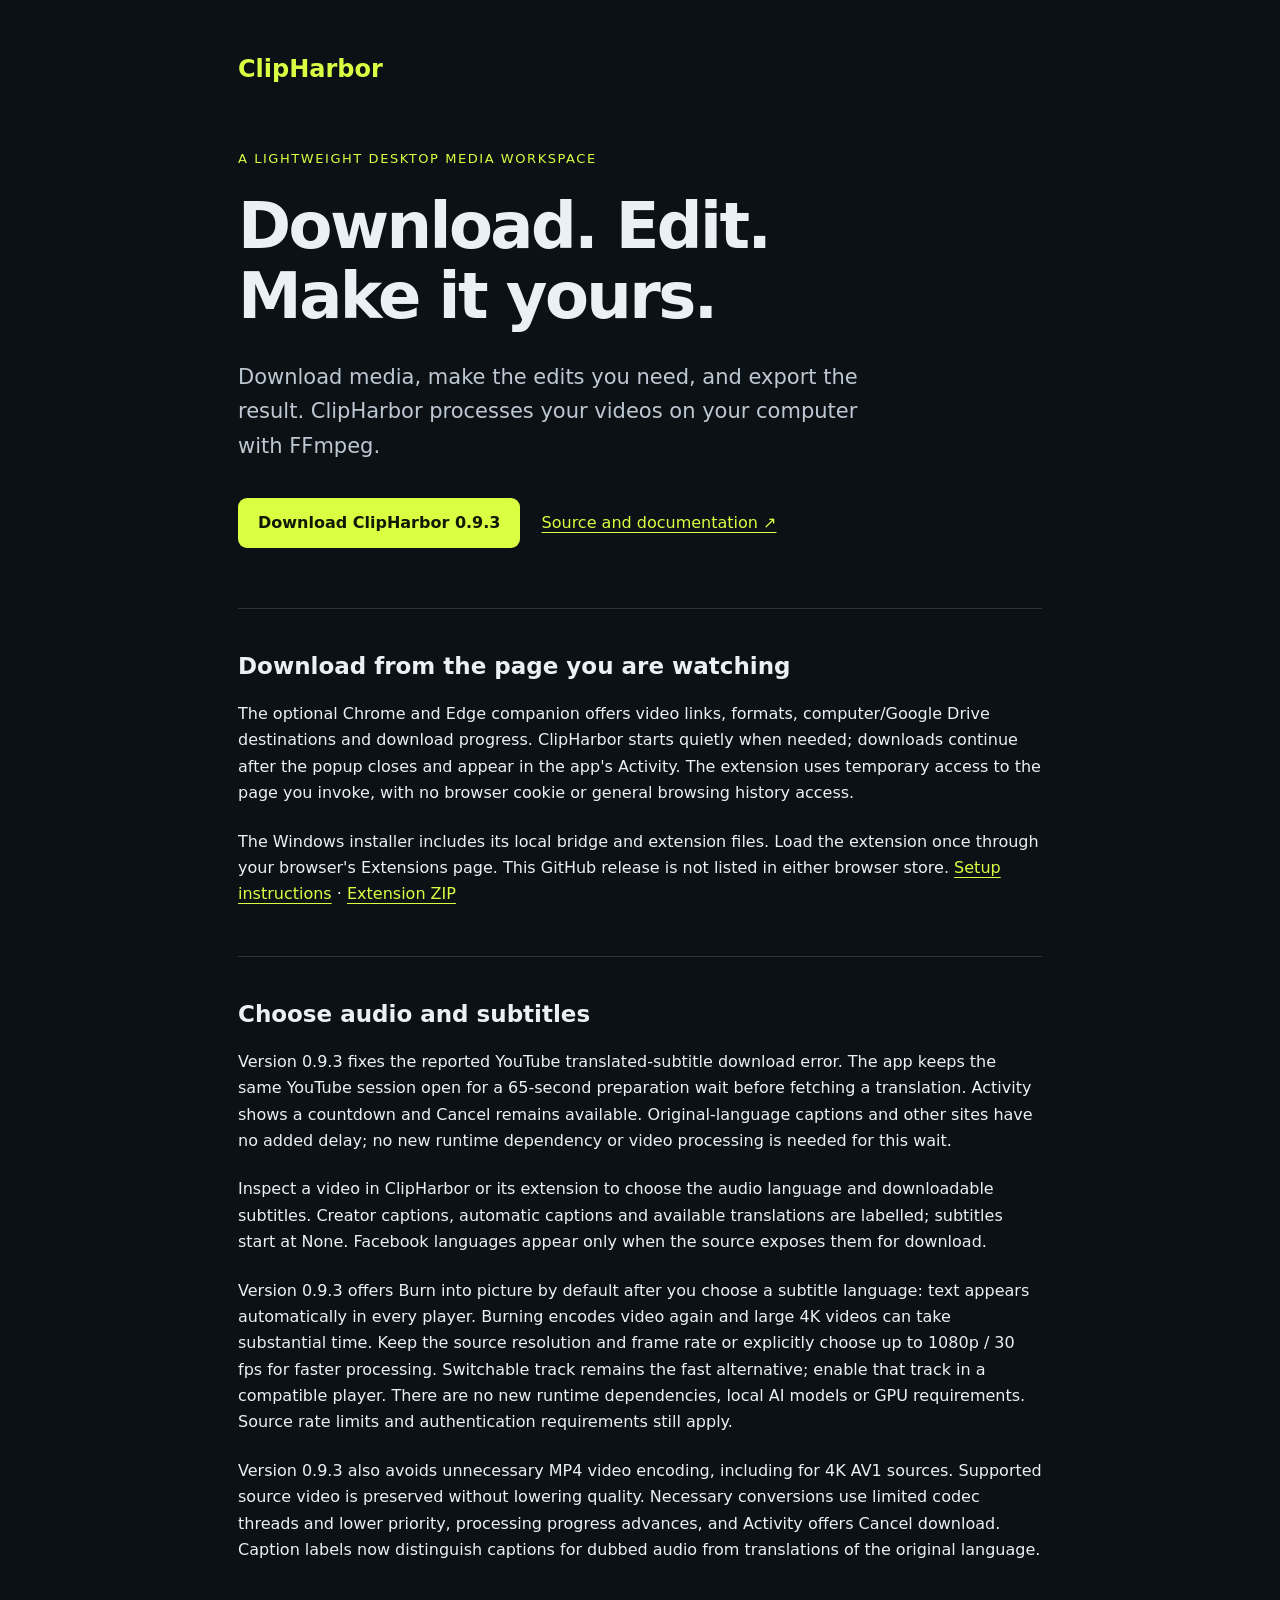
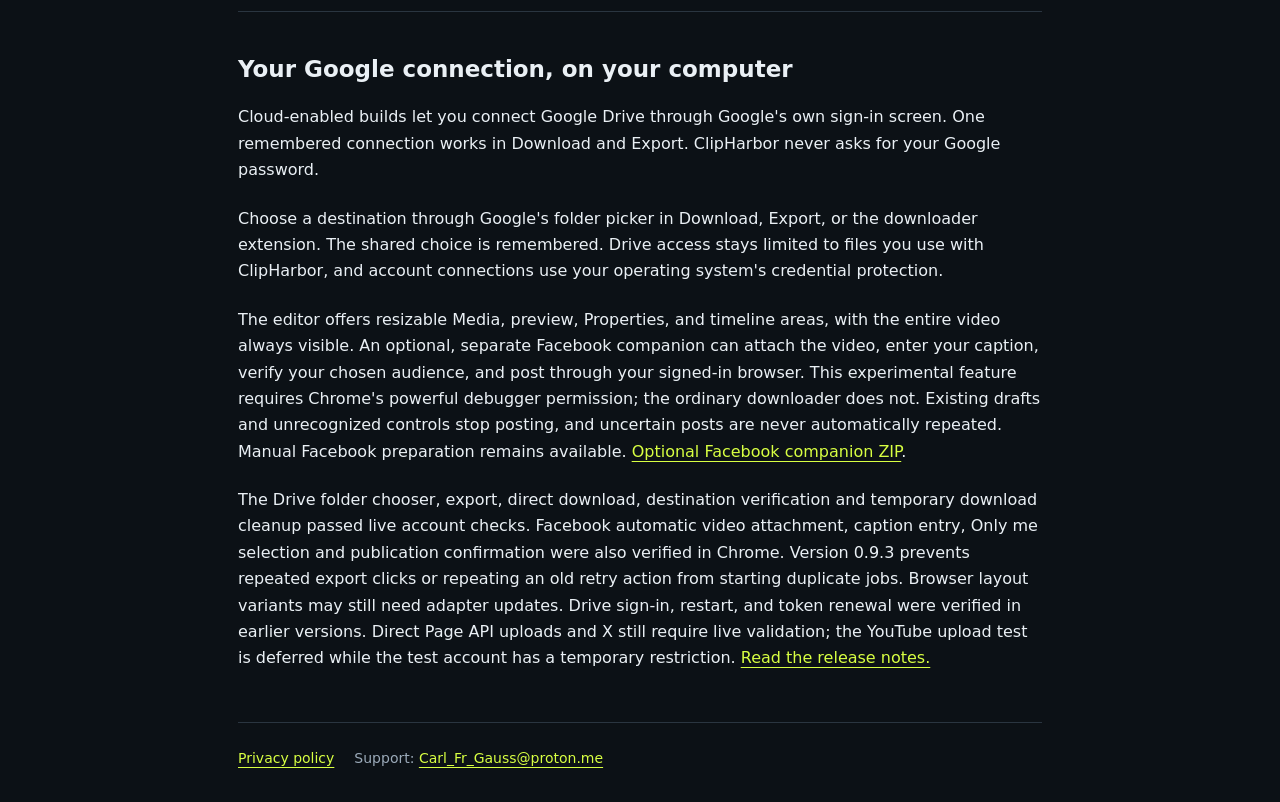
==== commit c474a56c: "Publish ClipHarbor 0.9.3 YouTube translation timing fix" ====
--- a/index.html
+++ b/index.html
@@ -26,6 +26,6 @@
     <p>The editor offers resizable Media, preview, Properties, and timeline areas, with the entire video always visible. An optional, separate Facebook companion can attach the video, enter your caption, verify your chosen audience, and post through your signed-in browser. This experimental feature requires Chrome's powerful debugger permission; the ordinary downloader does not. Existing drafts and unrecognized controls stop posting, and uncertain posts are never automatically repeated. Manual Facebook preparation remains available. <a href="https://github.com/CarlFriGauss/clipharbor/releases/download/v0.9.3/ClipHarbor-Facebook-Companion-0.9.3.zip">Optional Facebook companion ZIP</a>.</p>
     <p>The Drive folder chooser, export, direct download, destination verification and temporary download cleanup passed live account checks. Facebook automatic video attachment, caption entry, Only me selection and publication confirmation were also verified in Chrome. Version 0.9.3 prevents repeated export clicks or repeating an old retry action from starting duplicate jobs. Browser layout variants may still need adapter updates. Drive sign-in, restart, and token renewal were verified in earlier versions. Direct Page API uploads and X still require live validation; the YouTube upload test is deferred while the test account has a temporary restriction. <a href="https://github.com/CarlFriGauss/clipharbor/releases/tag/v0.9.3">Read the release notes.</a></p>
   </section>
-  <footer><a href="privacy.html">Privacy policy</a><span>Support: <a href="mailto:irachailovich@gmail.com">irachailovich@gmail.com</a></span></footer>
+  <footer><a href="privacy.html">Privacy policy</a><span>Support: <a href="mailto:Carl_Fr_Gauss@proton.me">Carl_Fr_Gauss@proton.me</a></span></footer>
 </main>
 </html>
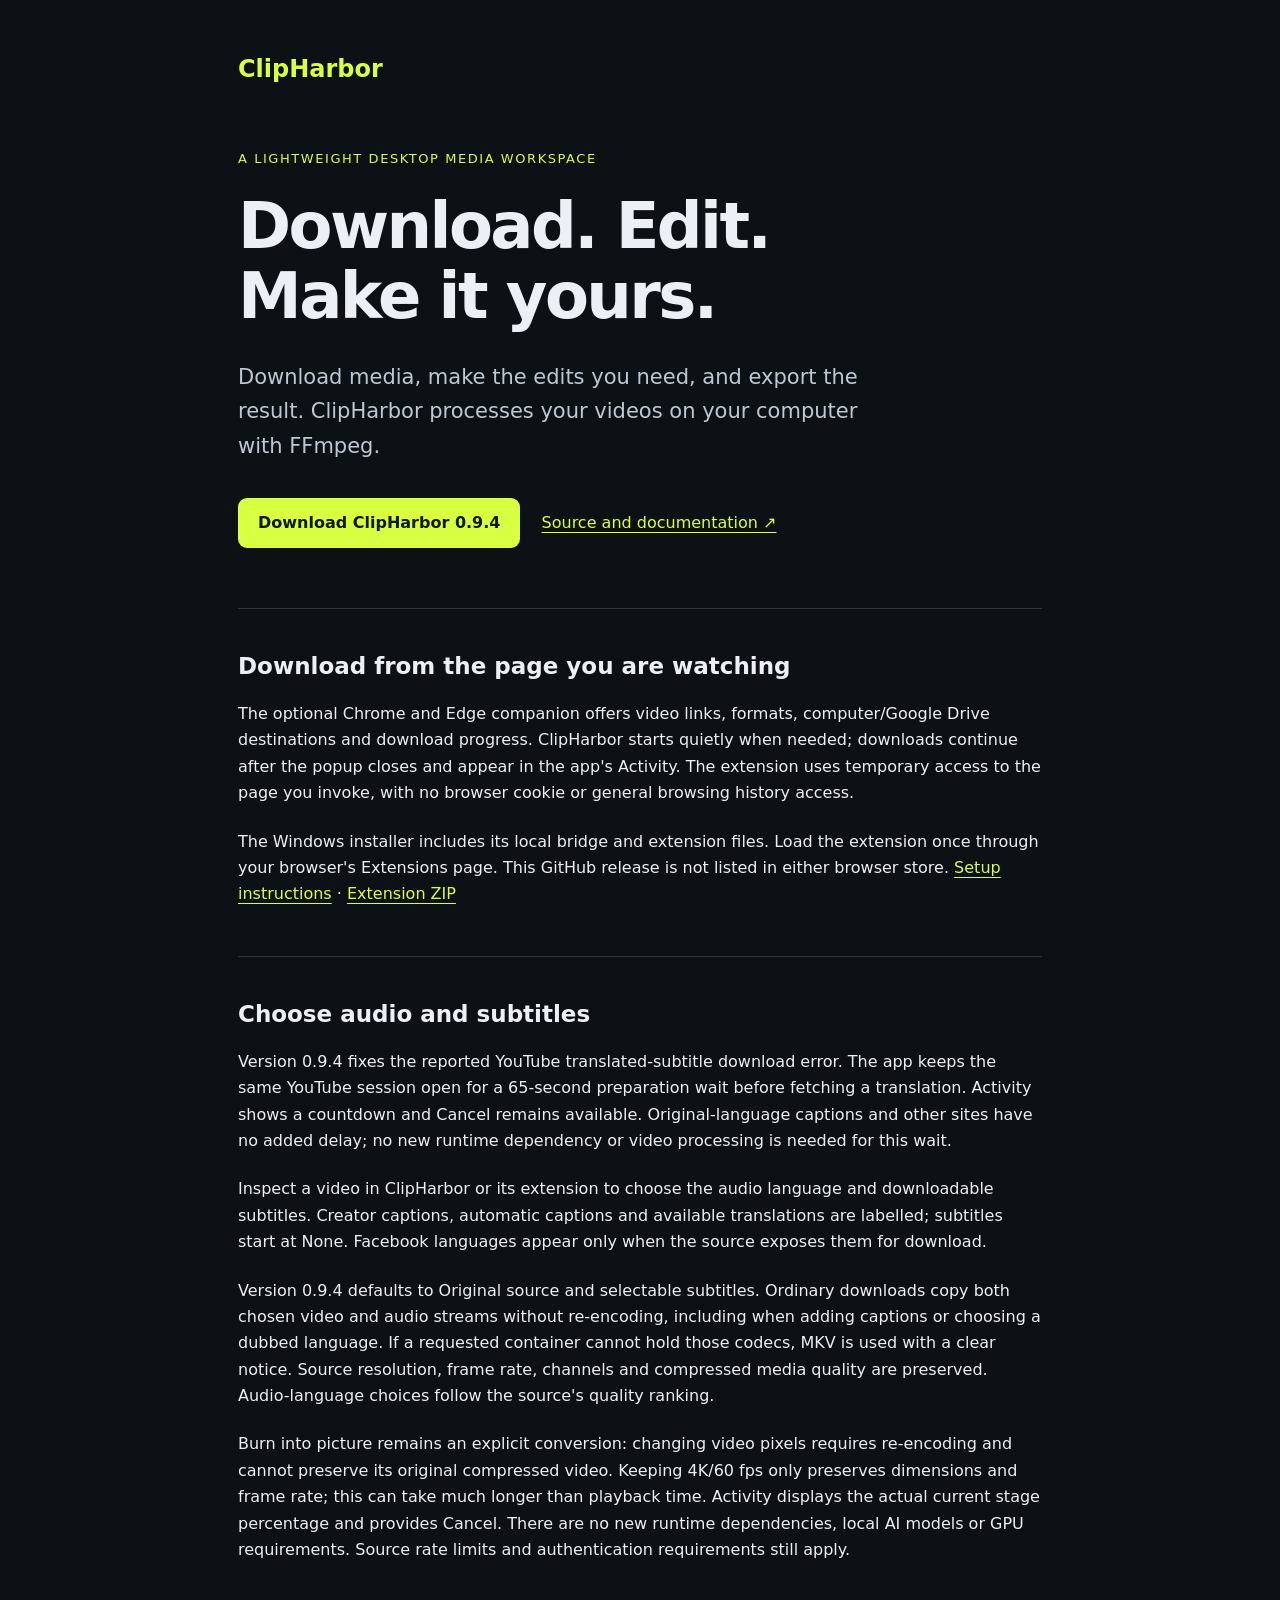
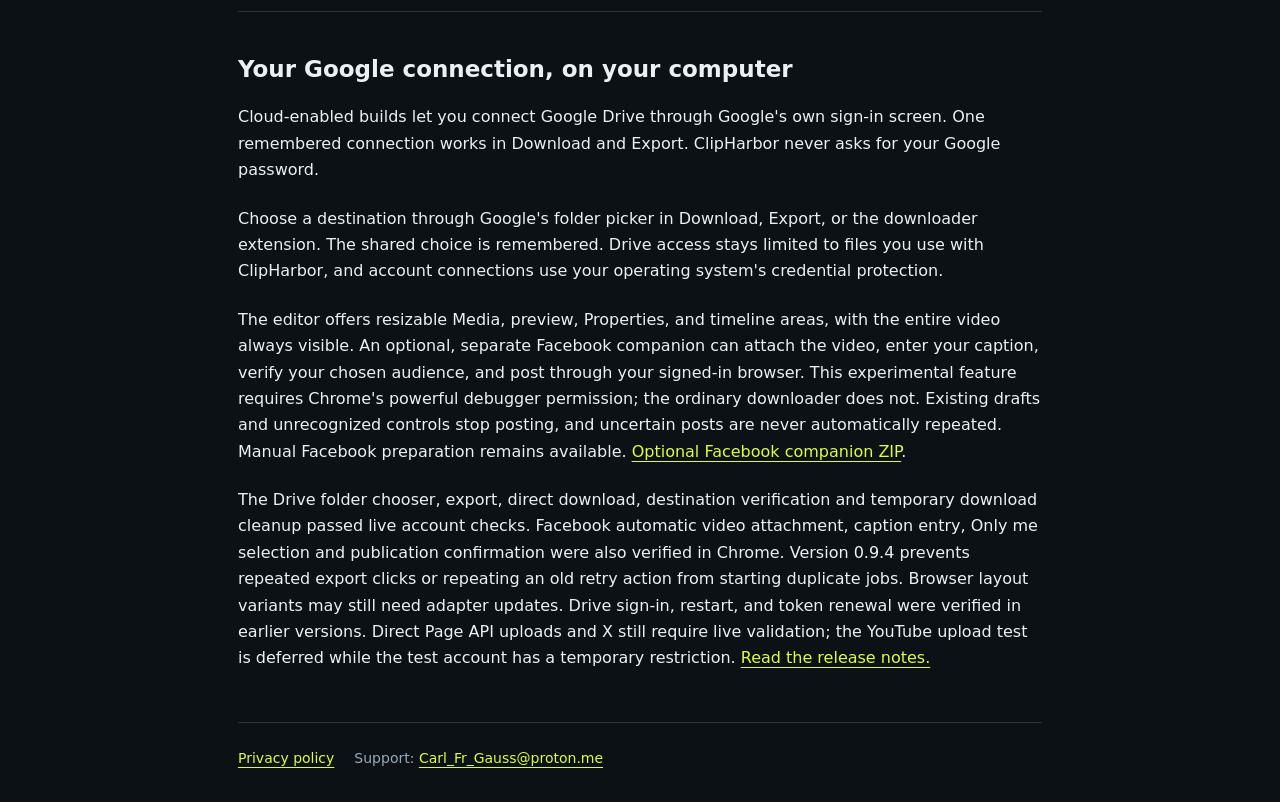
==== commit b86d7baa: "Publish ClipHarbor 0.9.4 original-quality downloads" ====
--- a/index.html
+++ b/index.html
@@ -10,21 +10,21 @@
   <p class="eyebrow">A lightweight desktop media workspace</p>
   <h1>Download. Edit.<br>Make it yours.</h1>
   <p class="lead">Download media, make the edits you need, and export the result. ClipHarbor processes your videos on your computer with FFmpeg.</p>
-  <p><a class="button" href="https://github.com/CarlFriGauss/clipharbor/releases/download/v0.9.3/ClipHarbor-Setup-0.9.3-win-x64.exe">Download ClipHarbor 0.9.3</a> <a class="secondary" href="https://github.com/CarlFriGauss/clipharbor">Source and documentation ↗</a></p>
-  <section><h2>Download from the page you are watching</h2><p>The optional Chrome and Edge companion offers video links, formats, computer/Google Drive destinations and download progress. ClipHarbor starts quietly when needed; downloads continue after the popup closes and appear in the app's Activity. The extension uses temporary access to the page you invoke, with no browser cookie or general browsing history access.</p><p>The Windows installer includes its local bridge and extension files. Load the extension once through your browser's Extensions page. This GitHub release is not listed in either browser store. <a href="https://github.com/CarlFriGauss/clipharbor#browser-extension">Setup instructions</a> · <a href="https://github.com/CarlFriGauss/clipharbor/releases/download/v0.9.3/ClipHarbor-Extension-0.9.3.zip">Extension ZIP</a></p></section>
+  <p><a class="button" href="https://github.com/CarlFriGauss/clipharbor/releases/download/v0.9.4/ClipHarbor-Setup-0.9.4-win-x64.exe">Download ClipHarbor 0.9.4</a> <a class="secondary" href="https://github.com/CarlFriGauss/clipharbor">Source and documentation ↗</a></p>
+  <section><h2>Download from the page you are watching</h2><p>The optional Chrome and Edge companion offers video links, formats, computer/Google Drive destinations and download progress. ClipHarbor starts quietly when needed; downloads continue after the popup closes and appear in the app's Activity. The extension uses temporary access to the page you invoke, with no browser cookie or general browsing history access.</p><p>The Windows installer includes its local bridge and extension files. Load the extension once through your browser's Extensions page. This GitHub release is not listed in either browser store. <a href="https://github.com/CarlFriGauss/clipharbor#browser-extension">Setup instructions</a> · <a href="https://github.com/CarlFriGauss/clipharbor/releases/download/v0.9.4/ClipHarbor-Extension-0.9.4.zip">Extension ZIP</a></p></section>
   <section>
     <h2>Choose audio and subtitles</h2>
-    <p>Version 0.9.3 fixes the reported YouTube translated-subtitle download error. The app keeps the same YouTube session open for a 65-second preparation wait before fetching a translation. Activity shows a countdown and Cancel remains available. Original-language captions and other sites have no added delay; no new runtime dependency or video processing is needed for this wait.</p>
+    <p>Version 0.9.4 fixes the reported YouTube translated-subtitle download error. The app keeps the same YouTube session open for a 65-second preparation wait before fetching a translation. Activity shows a countdown and Cancel remains available. Original-language captions and other sites have no added delay; no new runtime dependency or video processing is needed for this wait.</p>
     <p>Inspect a video in ClipHarbor or its extension to choose the audio language and downloadable subtitles. Creator captions, automatic captions and available translations are labelled; subtitles start at None. Facebook languages appear only when the source exposes them for download.</p>
-    <p>Version 0.9.3 offers Burn into picture by default after you choose a subtitle language: text appears automatically in every player. Burning encodes video again and large 4K videos can take substantial time. Keep the source resolution and frame rate or explicitly choose up to 1080p / 30 fps for faster processing. Switchable track remains the fast alternative; enable that track in a compatible player. There are no new runtime dependencies, local AI models or GPU requirements. Source rate limits and authentication requirements still apply.</p>
-    <p>Version 0.9.3 also avoids unnecessary MP4 video encoding, including for 4K AV1 sources. Supported source video is preserved without lowering quality. Necessary conversions use limited codec threads and lower priority, processing progress advances, and Activity offers Cancel download. Caption labels now distinguish captions for dubbed audio from translations of the original language.</p>
+    <p>Version 0.9.4 defaults to Original source and selectable subtitles. Ordinary downloads copy both chosen video and audio streams without re-encoding, including when adding captions or choosing a dubbed language. If a requested container cannot hold those codecs, MKV is used with a clear notice. Source resolution, frame rate, channels and compressed media quality are preserved. Audio-language choices follow the source's quality ranking.</p>
+    <p>Burn into picture remains an explicit conversion: changing video pixels requires re-encoding and cannot preserve its original compressed video. Keeping 4K/60 fps only preserves dimensions and frame rate; this can take much longer than playback time. Activity displays the actual current stage percentage and provides Cancel. There are no new runtime dependencies, local AI models or GPU requirements. Source rate limits and authentication requirements still apply.</p>
   </section>
   <section>
     <h2>Your Google connection, on your computer</h2>
     <p>Cloud-enabled builds let you connect Google Drive through Google's own sign-in screen. One remembered connection works in Download and Export. ClipHarbor never asks for your Google password.</p>
     <p>Choose a destination through Google's folder picker in Download, Export, or the downloader extension. The shared choice is remembered. Drive access stays limited to files you use with ClipHarbor, and account connections use your operating system's credential protection.</p>
-    <p>The editor offers resizable Media, preview, Properties, and timeline areas, with the entire video always visible. An optional, separate Facebook companion can attach the video, enter your caption, verify your chosen audience, and post through your signed-in browser. This experimental feature requires Chrome's powerful debugger permission; the ordinary downloader does not. Existing drafts and unrecognized controls stop posting, and uncertain posts are never automatically repeated. Manual Facebook preparation remains available. <a href="https://github.com/CarlFriGauss/clipharbor/releases/download/v0.9.3/ClipHarbor-Facebook-Companion-0.9.3.zip">Optional Facebook companion ZIP</a>.</p>
-    <p>The Drive folder chooser, export, direct download, destination verification and temporary download cleanup passed live account checks. Facebook automatic video attachment, caption entry, Only me selection and publication confirmation were also verified in Chrome. Version 0.9.3 prevents repeated export clicks or repeating an old retry action from starting duplicate jobs. Browser layout variants may still need adapter updates. Drive sign-in, restart, and token renewal were verified in earlier versions. Direct Page API uploads and X still require live validation; the YouTube upload test is deferred while the test account has a temporary restriction. <a href="https://github.com/CarlFriGauss/clipharbor/releases/tag/v0.9.3">Read the release notes.</a></p>
+    <p>The editor offers resizable Media, preview, Properties, and timeline areas, with the entire video always visible. An optional, separate Facebook companion can attach the video, enter your caption, verify your chosen audience, and post through your signed-in browser. This experimental feature requires Chrome's powerful debugger permission; the ordinary downloader does not. Existing drafts and unrecognized controls stop posting, and uncertain posts are never automatically repeated. Manual Facebook preparation remains available. <a href="https://github.com/CarlFriGauss/clipharbor/releases/download/v0.9.4/ClipHarbor-Facebook-Companion-0.9.4.zip">Optional Facebook companion ZIP</a>.</p>
+    <p>The Drive folder chooser, export, direct download, destination verification and temporary download cleanup passed live account checks. Facebook automatic video attachment, caption entry, Only me selection and publication confirmation were also verified in Chrome. Version 0.9.4 prevents repeated export clicks or repeating an old retry action from starting duplicate jobs. Browser layout variants may still need adapter updates. Drive sign-in, restart, and token renewal were verified in earlier versions. Direct Page API uploads and X still require live validation; the YouTube upload test is deferred while the test account has a temporary restriction. <a href="https://github.com/CarlFriGauss/clipharbor/releases/tag/v0.9.4">Read the release notes.</a></p>
   </section>
   <footer><a href="privacy.html">Privacy policy</a><span>Support: <a href="mailto:Carl_Fr_Gauss@proton.me">Carl_Fr_Gauss@proton.me</a></span></footer>
 </main>
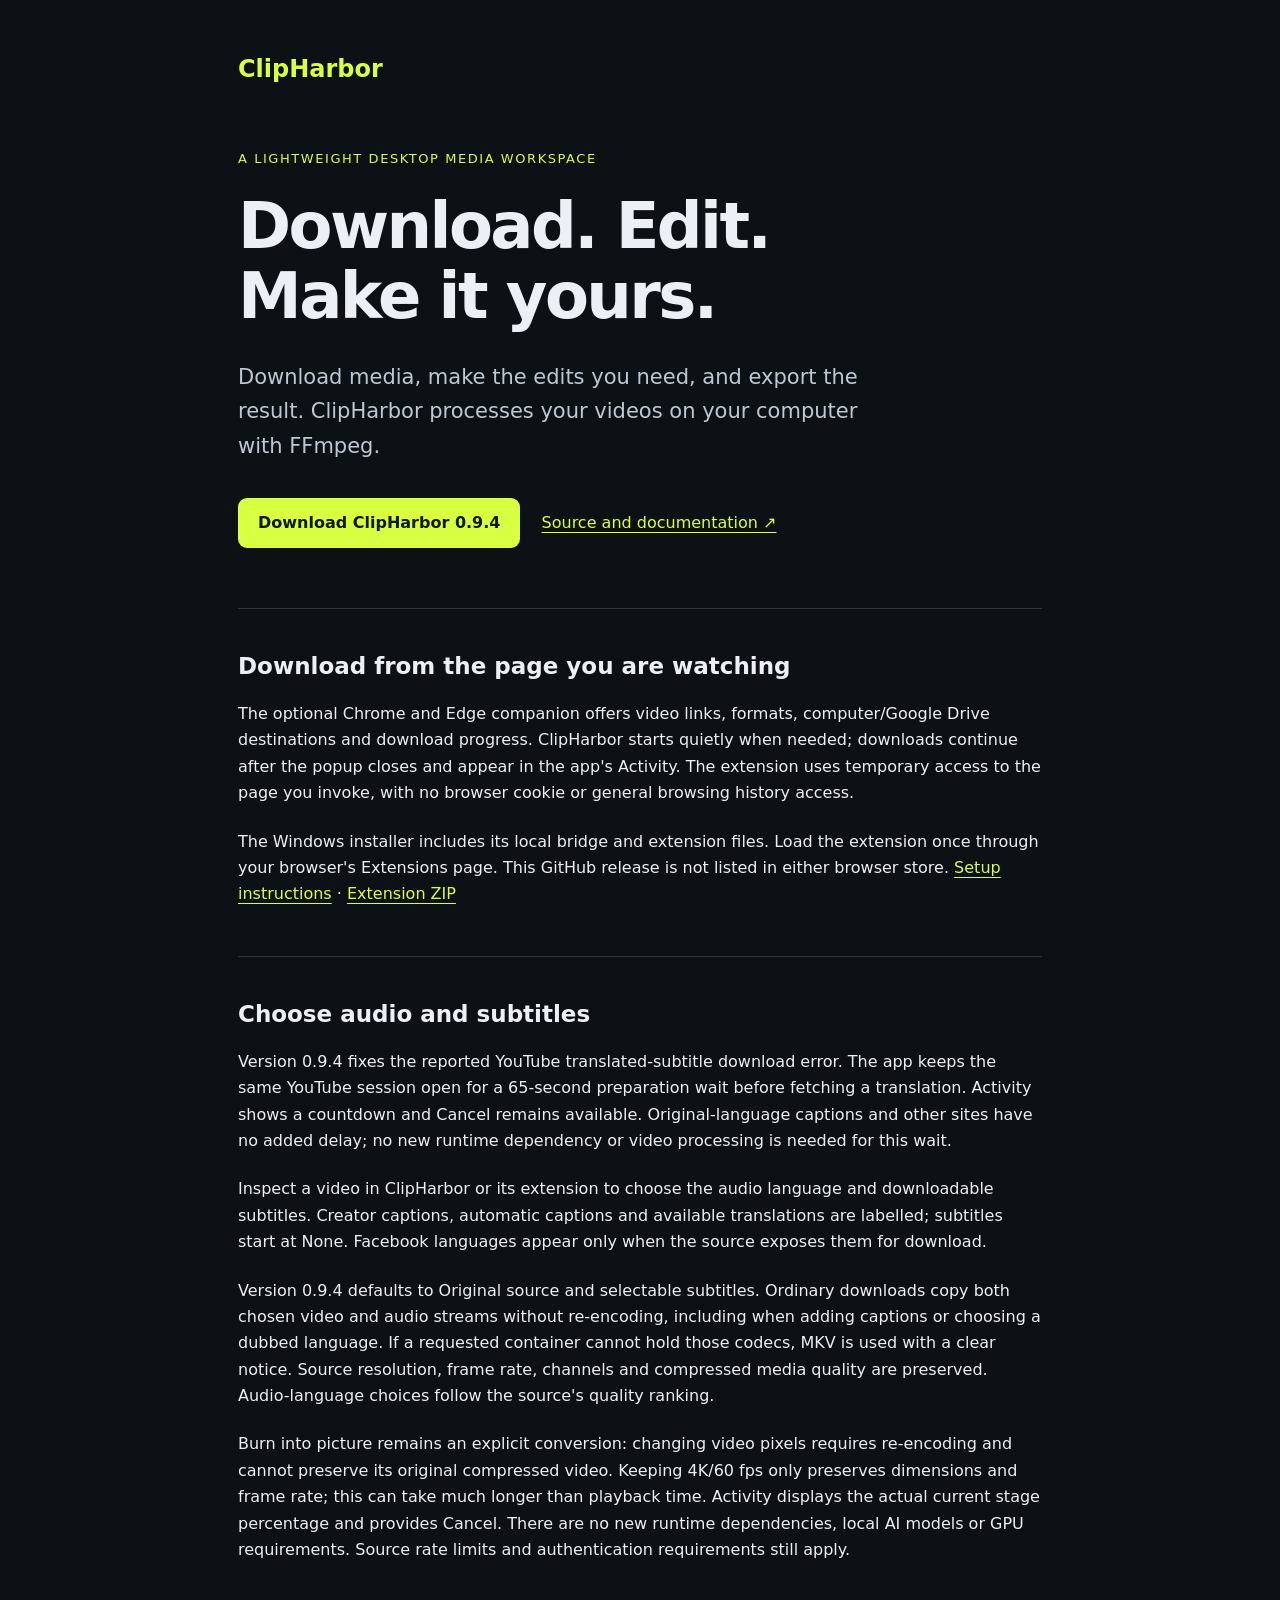
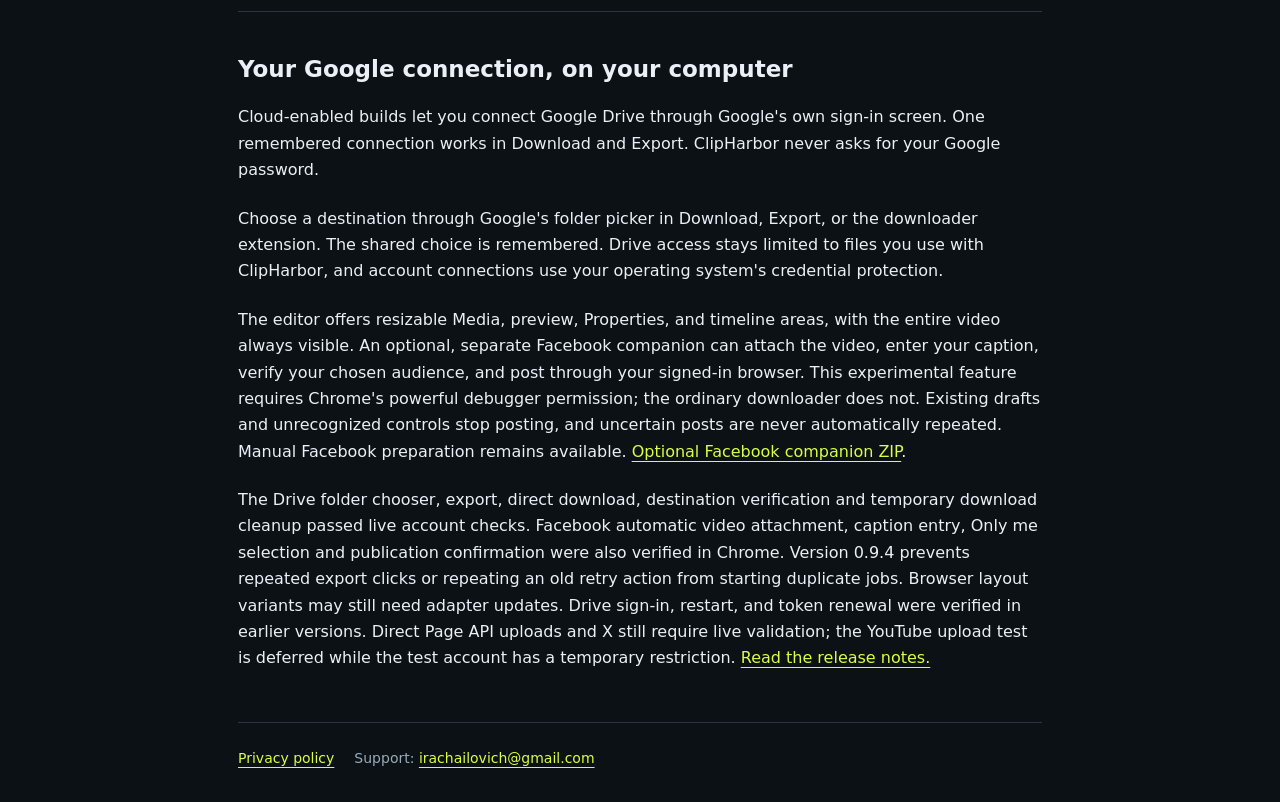
==== commit fb29c552: "Publish ClipHarbor 0.9.4 original-quality downloads" ====
--- a/index.html
+++ b/index.html
@@ -26,6 +26,6 @@
     <p>The editor offers resizable Media, preview, Properties, and timeline areas, with the entire video always visible. An optional, separate Facebook companion can attach the video, enter your caption, verify your chosen audience, and post through your signed-in browser. This experimental feature requires Chrome's powerful debugger permission; the ordinary downloader does not. Existing drafts and unrecognized controls stop posting, and uncertain posts are never automatically repeated. Manual Facebook preparation remains available. <a href="https://github.com/CarlFriGauss/clipharbor/releases/download/v0.9.4/ClipHarbor-Facebook-Companion-0.9.4.zip">Optional Facebook companion ZIP</a>.</p>
     <p>The Drive folder chooser, export, direct download, destination verification and temporary download cleanup passed live account checks. Facebook automatic video attachment, caption entry, Only me selection and publication confirmation were also verified in Chrome. Version 0.9.4 prevents repeated export clicks or repeating an old retry action from starting duplicate jobs. Browser layout variants may still need adapter updates. Drive sign-in, restart, and token renewal were verified in earlier versions. Direct Page API uploads and X still require live validation; the YouTube upload test is deferred while the test account has a temporary restriction. <a href="https://github.com/CarlFriGauss/clipharbor/releases/tag/v0.9.4">Read the release notes.</a></p>
   </section>
-  <footer><a href="privacy.html">Privacy policy</a><span>Support: <a href="mailto:Carl_Fr_Gauss@proton.me">Carl_Fr_Gauss@proton.me</a></span></footer>
+  <footer><a href="privacy.html">Privacy policy</a><span>Support: <a href="mailto:irachailovich@gmail.com">irachailovich@gmail.com</a></span></footer>
 </main>
 </html>
